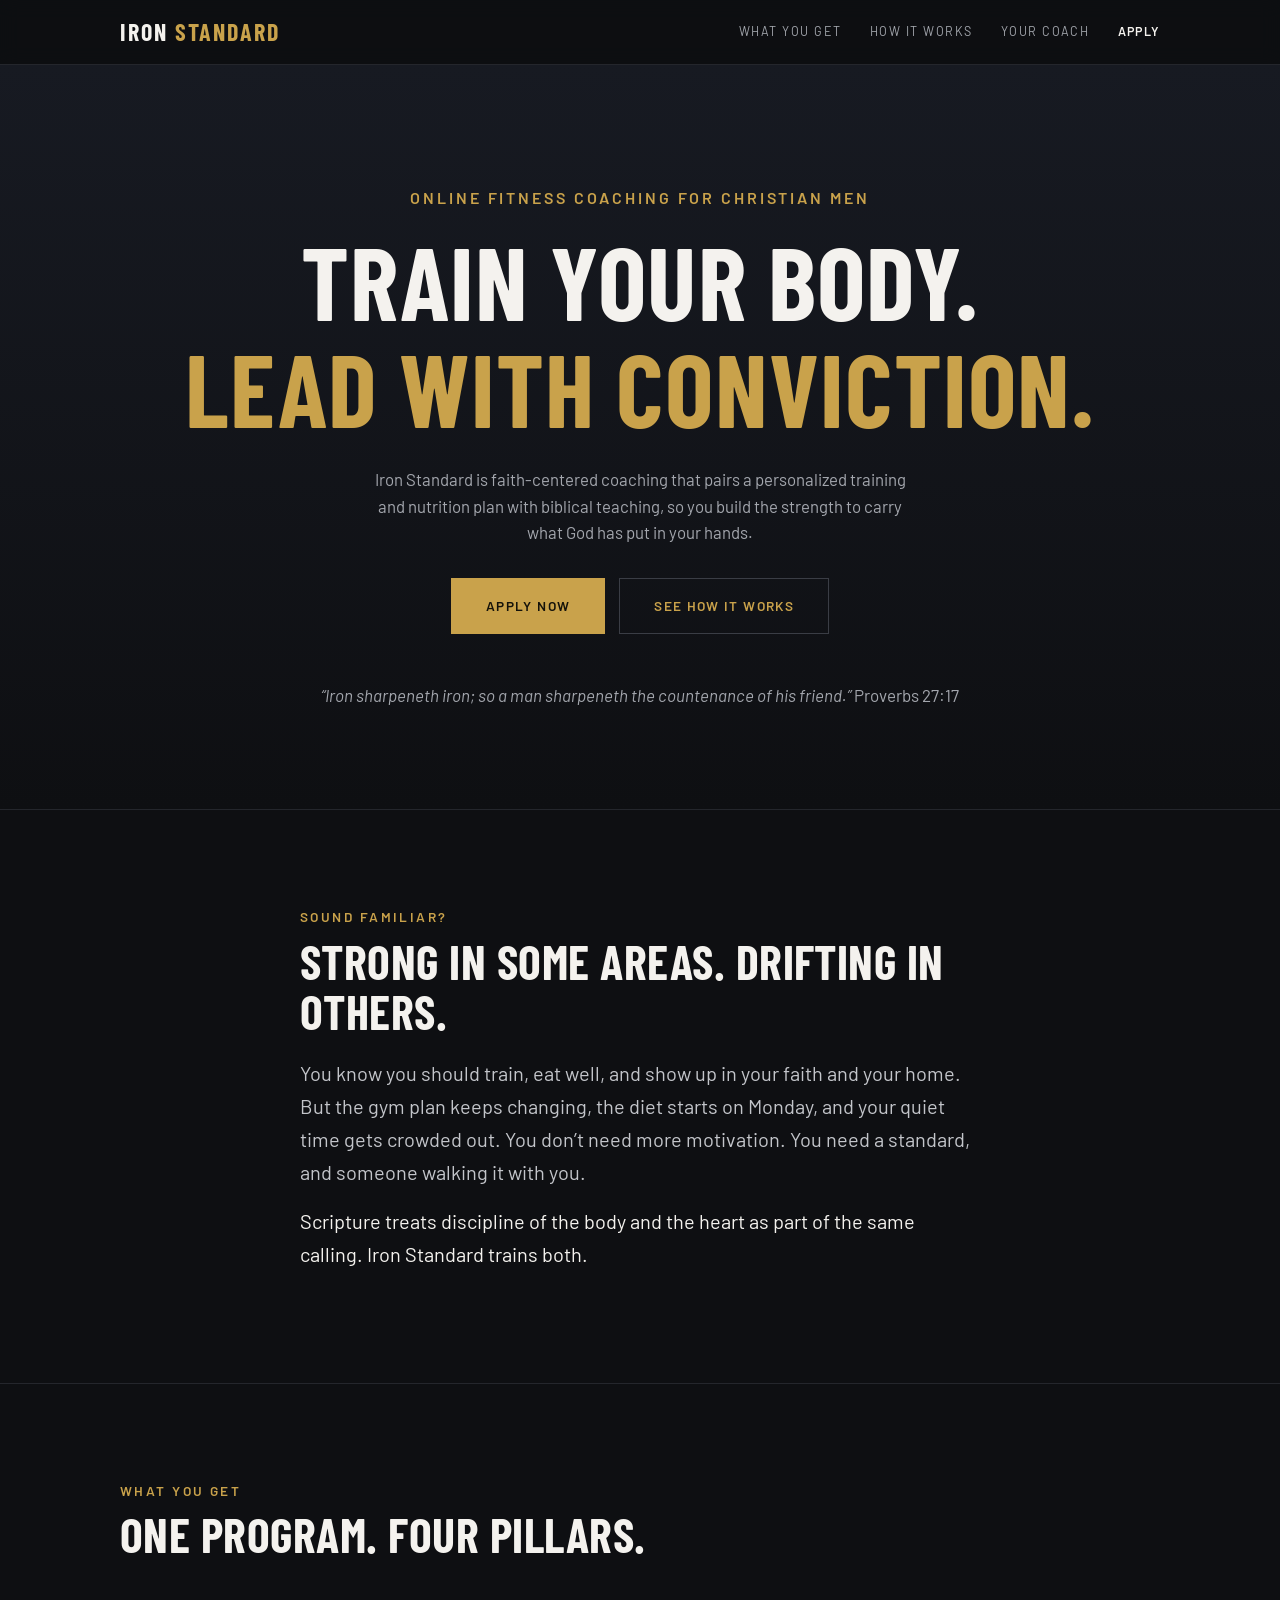
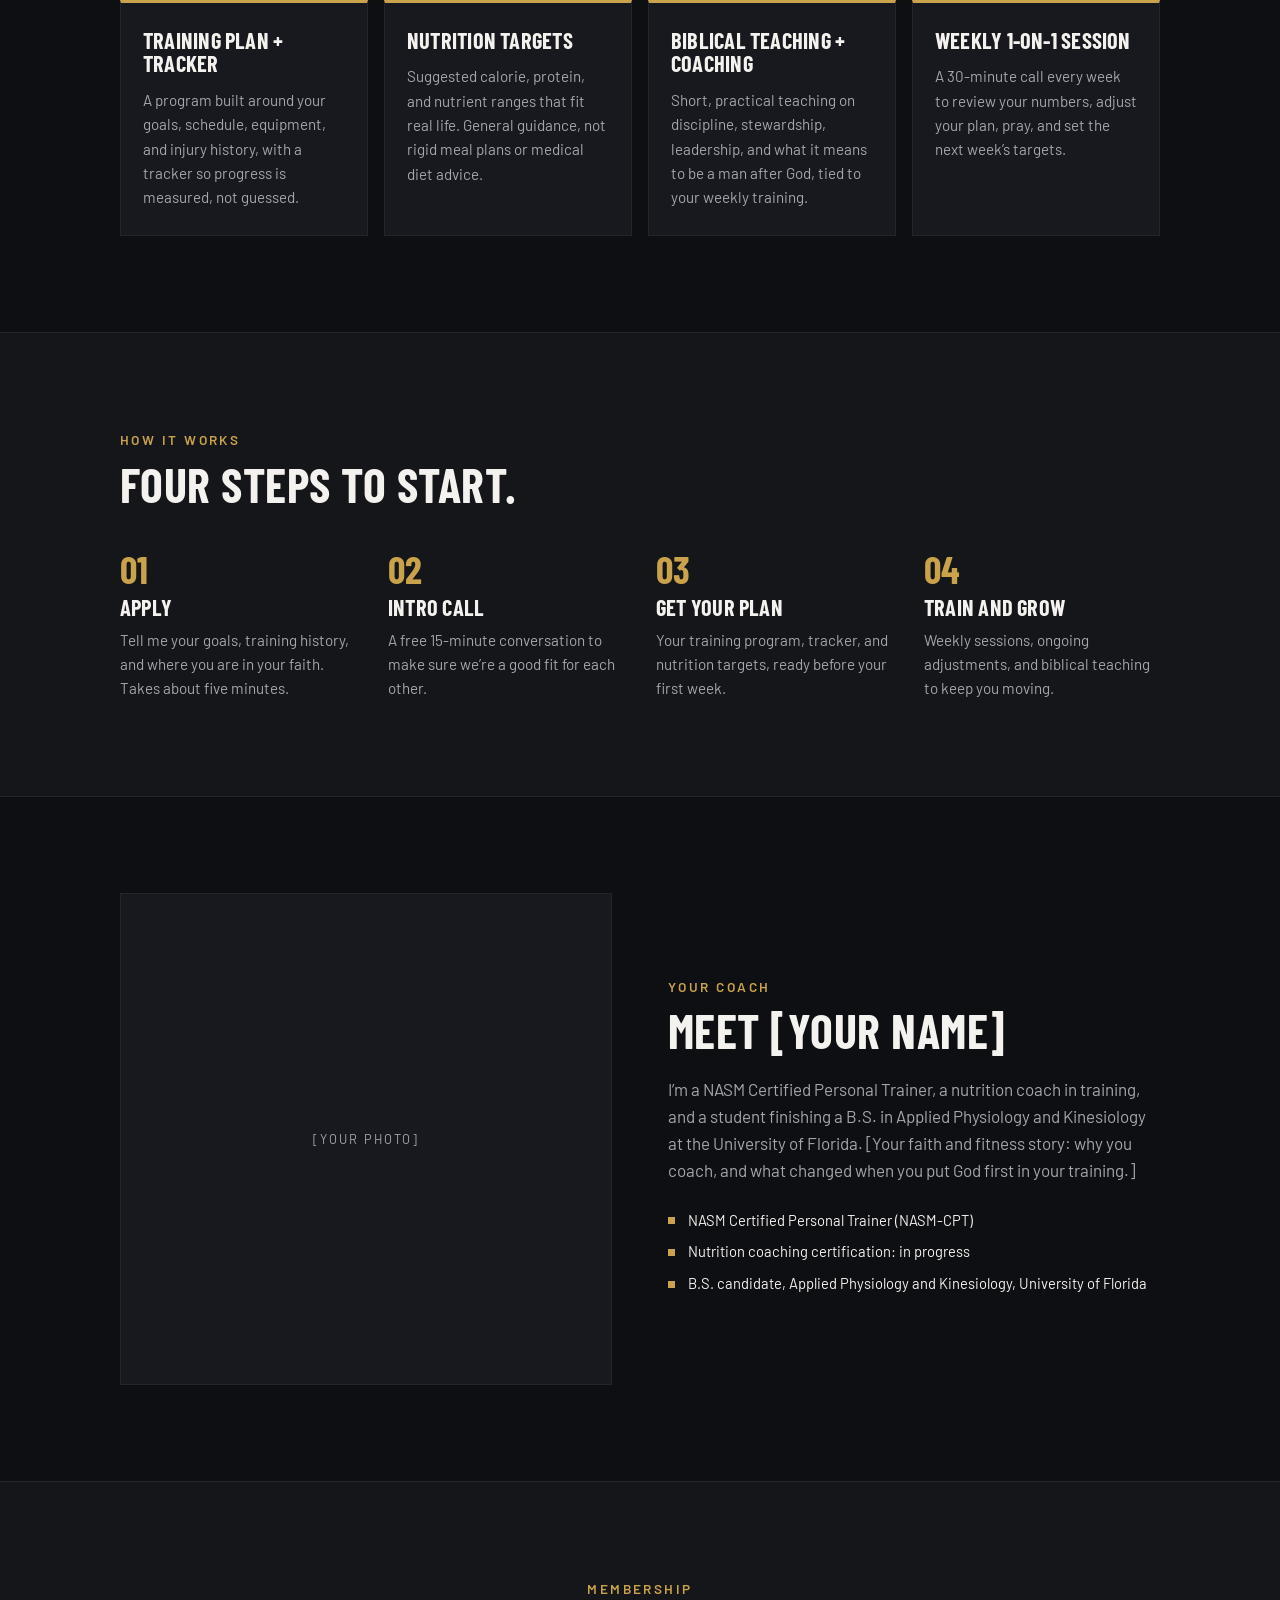
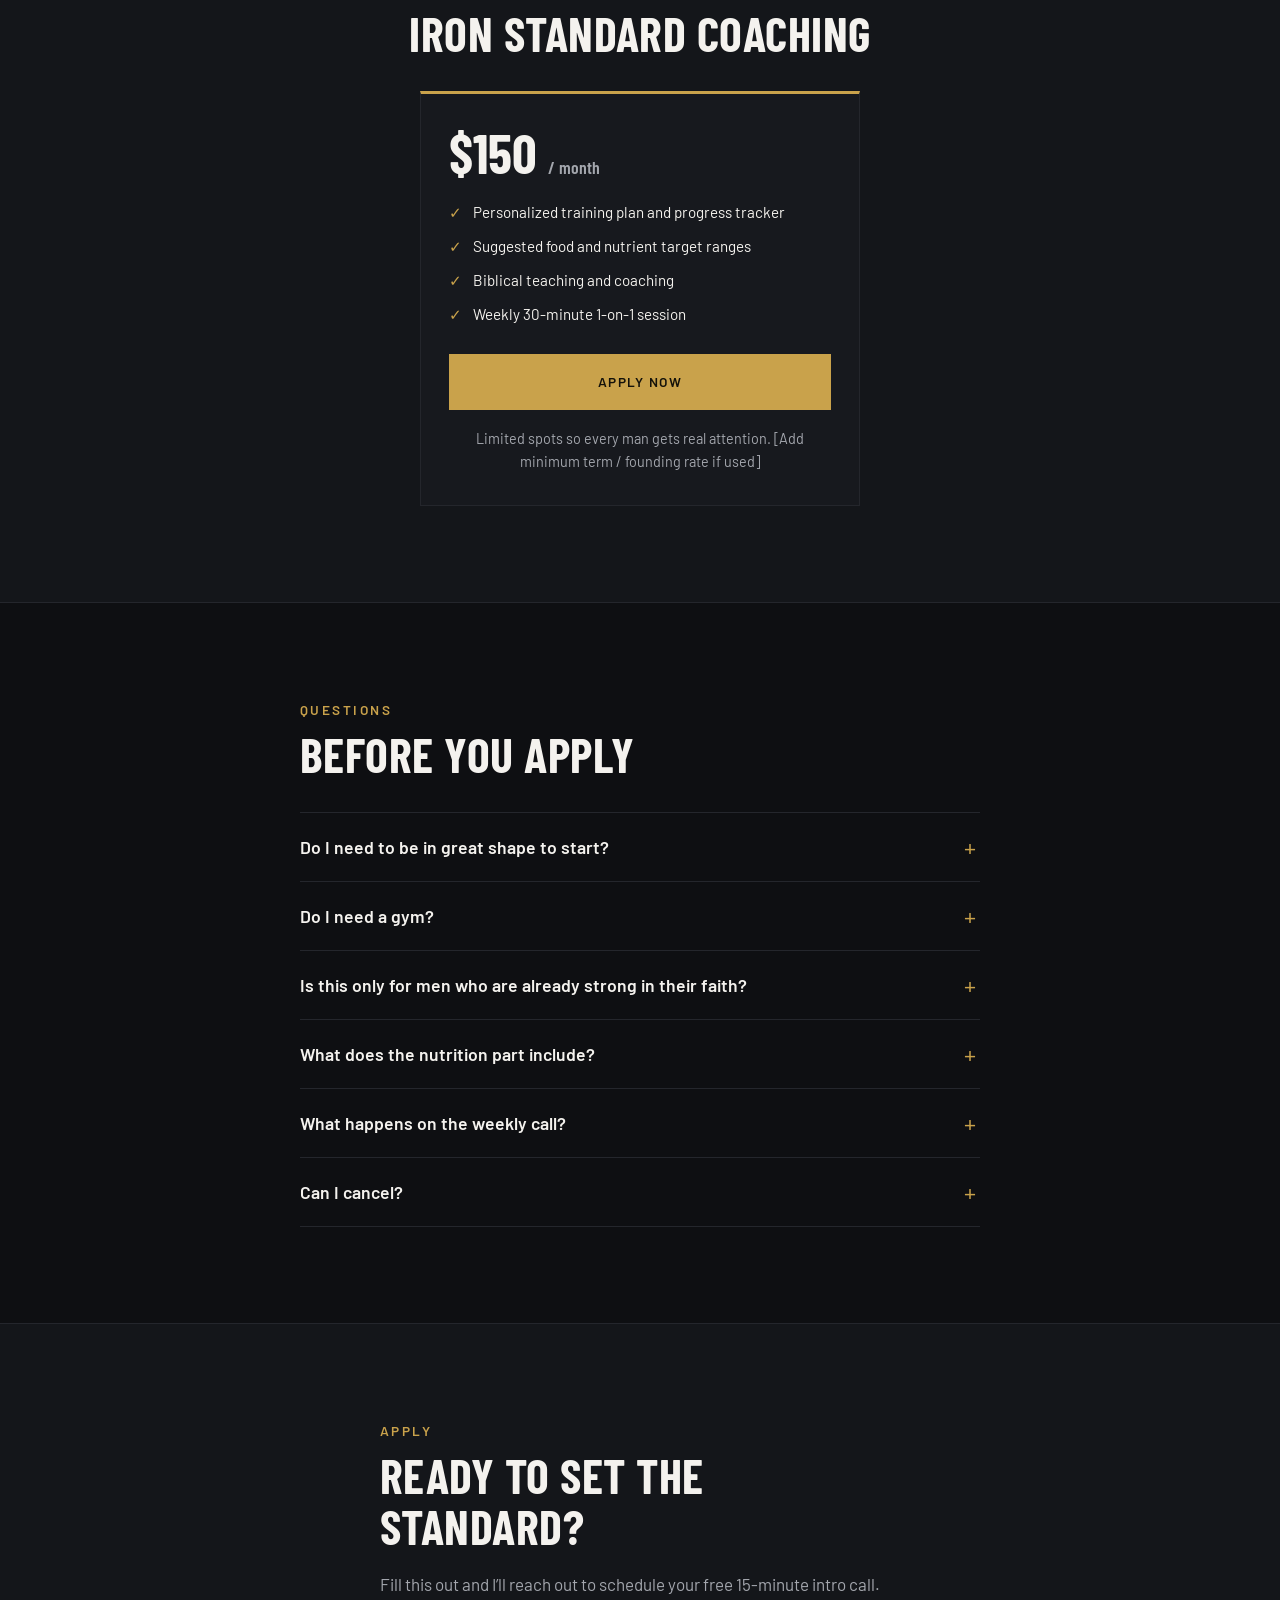
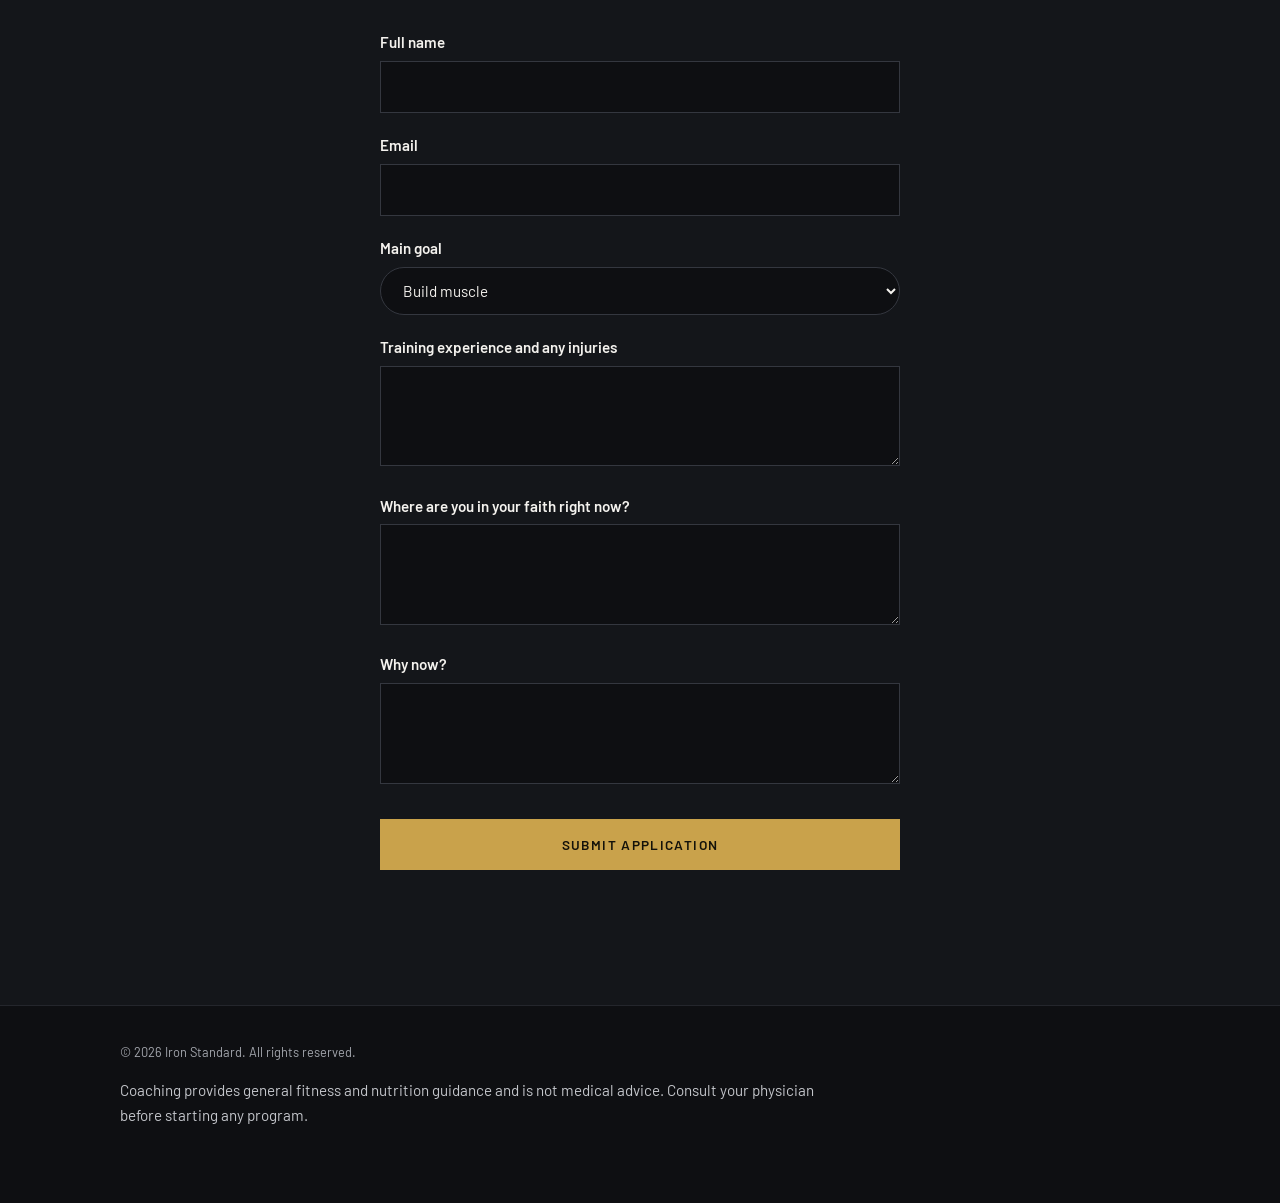
==== index.html @ d603af32 "Build Iron Standard landing page Co-Authored-By: Claude Sonnet 5.5 <noreply@anthropic.com>" ====
<!doctype html>
<html lang="en">
<head>
  <meta charset="utf-8">
  <meta name="viewport" content="width=device-width, initial-scale=1">
  <title>Iron Standard — Online Fitness Coaching for Christian Men</title>
  <meta name="description" content="Faith-centered online coaching: a personalized training and nutrition plan paired with biblical teaching. Train your body. Lead with conviction.">
  <meta name="theme-color" content="#0e0f12">
  <link rel="preconnect" href="https://fonts.googleapis.com">
  <link rel="preconnect" href="https://fonts.gstatic.com" crossorigin>
  <link href="https://fonts.googleapis.com/css2?family=Barlow+Condensed:wght@600;700&family=Barlow:ital,wght@0,400;0,500;0,600;1,400&display=swap" rel="stylesheet">
  <link rel="stylesheet" href="styles.css">
</head>
<body>
  <header class="nav" id="nav">
    <div class="wrap nav__inner">
      <a href="#top" class="logo">IRON <span>STANDARD</span></a>
      <button class="nav__toggle" aria-label="Menu" aria-expanded="false" aria-controls="navlinks"><span></span><span></span></button>
      <nav class="nav__links" id="navlinks">
        <a href="#what-you-get">What you get</a>
        <a href="#how-it-works">How it works</a>
        <a href="#coach">Your coach</a>
        <a href="#apply" class="nav__apply">Apply</a>
      </nav>
    </div>
  </header>

  <main id="top">
    <section class="hero">
      <div class="wrap hero__inner">
        <p class="eyebrow reveal">Online fitness coaching for Christian men</p>
        <h1 class="reveal">Train your body.<br><span class="gold">Lead with conviction.</span></h1>
        <p class="lead reveal">Iron Standard is faith-centered coaching that pairs a personalized training and nutrition plan with biblical teaching, so you build the strength to carry what God has put in your hands.</p>
        <div class="hero__cta reveal">
          <a href="#apply" class="btn btn--gold">Apply now</a>
          <a href="#how-it-works" class="btn btn--ghost">See how it works</a>
        </div>
        <p class="verse reveal">“Iron sharpeneth iron; so a man sharpeneth the countenance of his friend.” <span>Proverbs 27:17</span></p>
      </div>
    </section>

    <section class="section section--narrow">
      <div class="wrap wrap--narrow reveal">
        <p class="eyebrow">Sound familiar?</p>
        <h2>Strong in some areas. Drifting in others.</h2>
        <p class="body-lg">You know you should train, eat well, and show up in your faith and your home. But the gym plan keeps changing, the diet starts on Monday, and your quiet time gets crowded out. You don’t need more motivation. You need a standard, and someone walking it with you.</p>
        <p class="body-lg body-lg--bright">Scripture treats discipline of the body and the heart as part of the same calling. Iron Standard trains both.</p>
      </div>
    </section>

    <section class="section section--dark" id="what-you-get">
      <div class="wrap">
        <p class="eyebrow reveal">What you get</p>
        <h2 class="reveal">One program. Four pillars.</h2>
        <div class="cards">
          <article class="card reveal">
            <h3>Training plan + tracker</h3>
            <p>A program built around your goals, schedule, equipment, and injury history, with a tracker so progress is measured, not guessed.</p>
          </article>
          <article class="card reveal">
            <h3>Nutrition targets</h3>
            <p>Suggested calorie, protein, and nutrient ranges that fit real life. General guidance, not rigid meal plans or medical diet advice.</p>
          </article>
          <article class="card reveal">
            <h3>Biblical teaching + coaching</h3>
            <p>Short, practical teaching on discipline, stewardship, leadership, and what it means to be a man after God, tied to your weekly training.</p>
          </article>
          <article class="card reveal">
            <h3>Weekly 1-on-1 session</h3>
            <p>A 30-minute call every week to review your numbers, adjust your plan, pray, and set the next week’s targets.</p>
          </article>
        </div>
      </div>
    </section>

    <section class="section section--raised" id="how-it-works">
      <div class="wrap">
        <p class="eyebrow reveal">How it works</p>
        <h2 class="reveal">Four steps to start.</h2>
        <ol class="steps">
          <li class="reveal"><span class="steps__n">01</span><h3>Apply</h3><p>Tell me your goals, training history, and where you are in your faith. Takes about five minutes.</p></li>
          <li class="reveal"><span class="steps__n">02</span><h3>Intro call</h3><p>A free 15-minute conversation to make sure we’re a good fit for each other.</p></li>
          <li class="reveal"><span class="steps__n">03</span><h3>Get your plan</h3><p>Your training program, tracker, and nutrition targets, ready before your first week.</p></li>
          <li class="reveal"><span class="steps__n">04</span><h3>Train and grow</h3><p>Weekly sessions, ongoing adjustments, and biblical teaching to keep you moving.</p></li>
        </ol>
      </div>
    </section>

    <section class="section" id="coach">
      <div class="wrap coach">
        <div class="coach__photo reveal"><span>[Your photo]</span></div>
        <div class="coach__text reveal">
          <p class="eyebrow">Your coach</p>
          <h2>Meet [Your name]</h2>
          <p class="body-md">I’m a NASM Certified Personal Trainer, a nutrition coach in training, and a student finishing a B.S. in Applied Physiology and Kinesiology at the University of Florida. [Your faith and fitness story: why you coach, and what changed when you put God first in your training.]</p>
          <ul class="creds">
            <li>NASM Certified Personal Trainer (NASM-CPT)</li>
            <li>Nutrition coaching certification: in progress</li>
            <li>B.S. candidate, Applied Physiology and Kinesiology, University of Florida</li>
          </ul>
        </div>
      </div>
    </section>

    <section class="section section--raised">
      <div class="wrap wrap--center">
        <p class="eyebrow reveal">Membership</p>
        <h2 class="reveal">Iron Standard Coaching</h2>
        <div class="price reveal">
          <p class="price__amt">$150 <span>/ month</span></p>
          <ul class="price__list">
            <li>Personalized training plan and progress tracker</li>
            <li>Suggested food and nutrient target ranges</li>
            <li>Biblical teaching and coaching</li>
            <li>Weekly 30-minute 1-on-1 session</li>
          </ul>
          <a href="#apply" class="btn btn--gold btn--block">Apply now</a>
          <p class="price__note">Limited spots so every man gets real attention. [Add minimum term / founding rate if used]</p>
        </div>
      </div>
    </section>

    <section class="section section--narrow" id="faq">
      <div class="wrap wrap--narrow">
        <p class="eyebrow reveal">Questions</p>
        <h2 class="reveal">Before you apply</h2>
        <div class="faq reveal">
          <details>
            <summary>Do I need to be in great shape to start?</summary>
            <p>No. Every program is built around where you are today. If you can commit to showing up, we’ll scale the training to your level.</p>
          </details>
          <details>
            <summary>Do I need a gym?</summary>
            <p>Not necessarily. Tell me what equipment you have access to on your application and I’ll build the plan around it, whether that’s a full gym, a garage setup, or just dumbbells.</p>
          </details>
          <details>
            <summary>Is this only for men who are already strong in their faith?</summary>
            <p>No. Whether you’re rock solid, rusty, or just getting started, you’re welcome. The teaching meets you where you are.</p>
          </details>
          <details>
            <summary>What does the nutrition part include?</summary>
            <p>Suggested calorie, protein, and nutrient target ranges that fit your goals and your life. It’s general guidance, not rigid meal plans or medical diet advice.</p>
          </details>
          <details>
            <summary>What happens on the weekly call?</summary>
            <p>Thirty minutes to review your numbers, adjust your training and targets, pray together, and set the next week’s goals.</p>
          </details>
          <details>
            <summary>Can I cancel?</summary>
            <p>[Add your cancellation / minimum term policy here.]</p>
          </details>
        </div>
      </div>
    </section>

    <section class="section section--raised" id="apply">
      <div class="wrap wrap--form">
        <p class="eyebrow reveal">Apply</p>
        <h2 class="reveal">Ready to set the standard?</h2>
        <p class="body-md reveal">Fill this out and I’ll reach out to schedule your free 15-minute intro call.</p>
        <form class="form reveal" id="apply-form" novalidate>
          <label for="name">Full name</label>
          <input id="name" name="name" type="text" autocomplete="name" required>

          <label for="email">Email</label>
          <input id="email" name="email" type="email" autocomplete="email" required>

          <label for="goal">Main goal</label>
          <select id="goal" name="goal">
            <option>Build muscle</option>
            <option>Lose fat</option>
            <option>Get stronger</option>
            <option>Build consistency and discipline</option>
            <option>Other</option>
          </select>

          <label for="experience">Training experience and any injuries</label>
          <textarea id="experience" name="experience" rows="3" required></textarea>

          <label for="faith">Where are you in your faith right now?</label>
          <textarea id="faith" name="faith" rows="3" required></textarea>

          <label for="why">Why now?</label>
          <textarea id="why" name="why" rows="3" required></textarea>

          <input type="text" name="_gotcha" tabindex="-1" autocomplete="off" class="hp" aria-hidden="true">
          <button type="submit" class="btn btn--gold btn--block">Submit application</button>
          <p class="form__status" id="form-status" role="status" aria-live="polite"></p>
        </form>
      </div>
    </section>
  </main>

  <footer class="footer">
    <div class="wrap">
      <p class="footer__copy">© <span id="year">2026</span> Iron Standard. All rights reserved.</p>
      <p class="footer__disc">Coaching provides general fitness and nutrition guidance and is not medical advice. Consult your physician before starting any program.</p>
    </div>
  </footer>

  <script src="script.js"></script>
</body>
</html>
---- styles.css ----
:root {
  --bg: #0e0f12;
  --bg-raised: #14161a;
  --bg-card: #17191e;
  --line: #24262c;
  --gold: #c9a24b;
  --gold-hi: #dcb85e;
  --text: #f4f2ee;
  --muted: #a3a6ad;
  --display: "Barlow Condensed", "Arial Narrow", sans-serif;
  --body: "Barlow", system-ui, sans-serif;
}

*, *::before, *::after { box-sizing: border-box; }
html { scroll-behavior: smooth; scroll-padding-top: 72px; }
body {
  margin: 0;
  background: var(--bg);
  color: var(--text);
  font-family: var(--body);
  font-size: 17px;
  line-height: 1.6;
  -webkit-font-smoothing: antialiased;
}
h1, h2, h3 { font-family: var(--display); text-transform: uppercase; line-height: 1.05; margin: 0; letter-spacing: .01em; }
h2 { font-size: clamp(2rem, 4.5vw, 3rem); margin-bottom: 1.25rem; }
p { margin: 0 0 1rem; }
a { color: inherit; text-decoration: none; }
.gold { color: var(--gold); }

.wrap { width: min(1040px, 100% - 40px); margin-inline: auto; }
.wrap--narrow { width: min(680px, 100% - 40px); }
.wrap--form { width: min(520px, 100% - 40px); }
.wrap--center { text-align: center; }

.eyebrow {
  color: var(--gold);
  font-weight: 600;
  letter-spacing: .18em;
  text-transform: uppercase;
  font-size: .85rem;
  margin-bottom: .5rem;
}

/* Nav */
.nav {
  position: sticky; top: 0; z-index: 50;
  background: rgba(14,15,18,.85);
  backdrop-filter: blur(10px);
  border-bottom: 1px solid var(--line);
}
.nav__inner { display: flex; align-items: center; justify-content: space-between; height: 64px; }
.logo { font-family: var(--display); font-weight: 700; font-size: 1.5rem; letter-spacing: .08em; }
.logo span { color: var(--gold); }
.nav__links { display: flex; gap: 28px; }
.nav__links a {
  font-size: .78rem; letter-spacing: .12em; text-transform: uppercase; color: var(--muted);
  transition: color .2s;
}
.nav__links a:hover, .nav__links a.active { color: var(--text); }
.nav__links .nav__apply { color: var(--gold); font-weight: 600; }
.nav__toggle { display: none; background: none; border: 0; padding: 10px; cursor: pointer; }
.nav__toggle span { display: block; width: 22px; height: 2px; background: var(--text); margin: 5px 0; transition: transform .25s; }

/* Hero */
.hero {
  background: linear-gradient(180deg, #171a22 0%, var(--bg) 100%);
  text-align: center;
  padding: clamp(64px, 11vw, 120px) 0 clamp(64px, 9vw, 100px);
  border-bottom: 1px solid var(--line);
}
.hero h1 { font-size: clamp(3rem, 9.5vw, 6.4rem); font-weight: 700; margin-bottom: 1.5rem; }
.hero .eyebrow { font-size: clamp(.8rem, 2vw, 1rem); margin-bottom: 1rem; }
.lead { max-width: 560px; margin: 0 auto 2rem; color: var(--muted); font-size: 1.05rem; }
.hero__cta { display: flex; gap: 14px; justify-content: center; flex-wrap: wrap; margin-bottom: 3rem; }
.verse { font-style: italic; color: var(--muted); margin: 0; }
.verse span { font-style: normal; }

/* Buttons */
.btn {
  display: inline-block; cursor: pointer;
  font-family: var(--body); font-weight: 600; font-size: .85rem;
  letter-spacing: .1em; text-transform: uppercase;
  padding: 16px 34px; border: 1px solid transparent;
  transition: background .2s, transform .15s, border-color .2s, color .2s;
}
.btn:hover { transform: translateY(-2px); }
.btn--gold { background: var(--gold); color: #14120a; }
.btn--gold:hover { background: var(--gold-hi); }
.btn--ghost { border-color: #3a3d45; color: var(--gold); }
.btn--ghost:hover { border-color: var(--gold); }
.btn--block { display: block; width: 100%; text-align: center; }
.btn:disabled { opacity: .6; cursor: wait; transform: none; }

/* Sections */
.section { padding: clamp(56px, 8vw, 96px) 0; border-bottom: 1px solid var(--line); }
.section--dark { background: var(--bg); }
.section--raised { background: var(--bg-raised); }
.body-lg { font-size: 1.25rem; color: #c3c5ca; line-height: 1.65; }
.body-lg--bright { color: var(--text); }
.body-md { color: var(--muted); }

/* Cards */
.cards { display: grid; grid-template-columns: repeat(auto-fit, minmax(210px, 1fr)); gap: 16px; margin-top: 2.5rem; }
.card {
  background: var(--bg-card); border: 1px solid var(--line); border-top: 3px solid var(--gold);
  padding: 26px 22px; transition: transform .25s, border-color .25s, box-shadow .25s;
}
.card:hover { transform: translateY(-5px); border-color: #3a3d45; border-top-color: var(--gold-hi); box-shadow: 0 14px 30px rgba(0,0,0,.4); }
.card h3 { font-size: 1.4rem; margin-bottom: .75rem; }
.card p { color: var(--muted); font-size: .95rem; margin: 0; }

/* Steps */
.steps { list-style: none; padding: 0; margin: 2.5rem 0 0; display: grid; grid-template-columns: repeat(auto-fit, minmax(200px, 1fr)); gap: 32px; }
.steps__n { font-family: var(--display); font-weight: 700; font-size: 2.4rem; color: var(--gold); line-height: 1; display: block; margin-bottom: .5rem; }
.steps h3 { font-size: 1.4rem; margin-bottom: .5rem; }
.steps p { color: var(--muted); font-size: .95rem; margin: 0; }

/* Coach */
.coach { display: grid; grid-template-columns: 1fr 1fr; gap: clamp(28px, 5vw, 56px); align-items: center; }
.coach__photo {
  aspect-ratio: 1 / 1; background: var(--bg-card); border: 1px solid var(--line);
  display: grid; place-items: center; color: var(--muted); letter-spacing: .15em; text-transform: uppercase; font-size: .8rem;
  overflow: hidden;
}
.coach__photo img { width: 100%; height: 100%; object-fit: cover; }
.creds { list-style: none; padding: 0; margin: 1.5rem 0 0; font-size: .92rem; }
.creds li { position: relative; padding-left: 20px; margin-bottom: .5rem; }
.creds li::before { content: ""; position: absolute; left: 0; top: .6em; width: 7px; height: 7px; background: var(--gold); }

/* Price */
.price {
  max-width: 440px; margin: 2rem auto 0; text-align: left;
  background: var(--bg-card); border: 1px solid var(--line); border-top: 3px solid var(--gold);
  padding: 32px 28px;
}
.price__amt { font-family: var(--display); font-weight: 700; font-size: 3.4rem; line-height: 1; margin-bottom: 1.25rem; }
.price__amt span { font-size: 1.1rem; color: var(--muted); font-weight: 600; }
.price__list { list-style: none; padding: 0; margin: 0 0 1.75rem; font-size: .95rem; }
.price__list li { padding-left: 24px; position: relative; margin-bottom: .6rem; }
.price__list li::before { content: "✓"; position: absolute; left: 0; color: var(--gold); }
.price__note { color: var(--muted); font-size: .9rem; text-align: center; margin: 1.1rem 0 0; }

/* FAQ */
.faq { margin-top: 2rem; border-top: 1px solid var(--line); }
.faq details { border-bottom: 1px solid var(--line); }
.faq summary {
  list-style: none; cursor: pointer; padding: 20px 36px 20px 0; position: relative;
  font-weight: 600; font-size: 1.1rem; transition: color .2s;
}
.faq summary::-webkit-details-marker { display: none; }
.faq summary:hover { color: var(--gold); }
.faq summary::after {
  content: "+"; position: absolute; right: 4px; top: 50%; transform: translateY(-50%);
  color: var(--gold); font-size: 1.5rem; font-weight: 400; transition: transform .25s;
}
.faq details[open] summary::after { transform: translateY(-50%) rotate(45deg); }
.faq details p { color: var(--muted); padding: 0 36px 20px 0; margin: 0; }

/* Form */
.form { margin-top: 2rem; }
.form label { display: block; font-weight: 600; font-size: .95rem; margin: 1.25rem 0 .4rem; }
.form input, .form select, .form textarea {
  width: 100%; background: var(--bg); color: var(--text);
  border: 1px solid #34373f; padding: 13px 14px; font: inherit; font-size: .95rem;
  transition: border-color .2s, box-shadow .2s;
}
.form select { border-radius: 999px; padding-inline: 18px; }
.form textarea { resize: vertical; min-height: 88px; }
.form input:focus, .form select:focus, .form textarea:focus { outline: none; border-color: var(--gold); box-shadow: 0 0 0 3px rgba(201,162,75,.18); }
.form .invalid { border-color: #d0594f; }
.form .btn { margin-top: 1.75rem; }
.form__status { margin: 1rem 0 0; text-align: center; font-size: .95rem; min-height: 1.5em; }
.form__status.ok { color: var(--gold); }
.form__status.err { color: #e27d74; }
.hp { position: absolute; left: -9999px; width: 1px; height: 1px; opacity: 0; }

/* Footer */
.footer { padding: 36px 0 60px; }
.footer__copy { font-size: .8rem; color: var(--muted); }
.footer__disc { color: #c3c5ca; font-size: .95rem; max-width: 720px; }

/* Reveal on scroll */
.js .reveal { opacity: 0; transform: translateY(22px); transition: opacity .7s ease, transform .7s ease; }
.js .reveal.in { opacity: 1; transform: none; }
@media (prefers-reduced-motion: reduce) {
  html { scroll-behavior: auto; }
  .js .reveal { opacity: 1; transform: none; transition: none; }
  .btn:hover, .card:hover { transform: none; }
}

/* Mobile */
@media (max-width: 760px) {
  .nav__toggle { display: block; }
  .nav__links {
    position: absolute; top: 64px; left: 0; right: 0; flex-direction: column; gap: 0;
    background: var(--bg); border-bottom: 1px solid var(--line);
    max-height: 0; overflow: hidden; transition: max-height .3s;
  }
  .nav__links.open { max-height: 320px; }
  .nav__links a { padding: 16px 20px; border-top: 1px solid var(--line); }
  .nav__toggle[aria-expanded="true"] span:first-child { transform: translateY(3.5px) rotate(45deg); }
  .nav__toggle[aria-expanded="true"] span:last-child { transform: translateY(-3.5px) rotate(-45deg); }
  .coach { grid-template-columns: 1fr; }
  .body-lg { font-size: 1.1rem; }
}
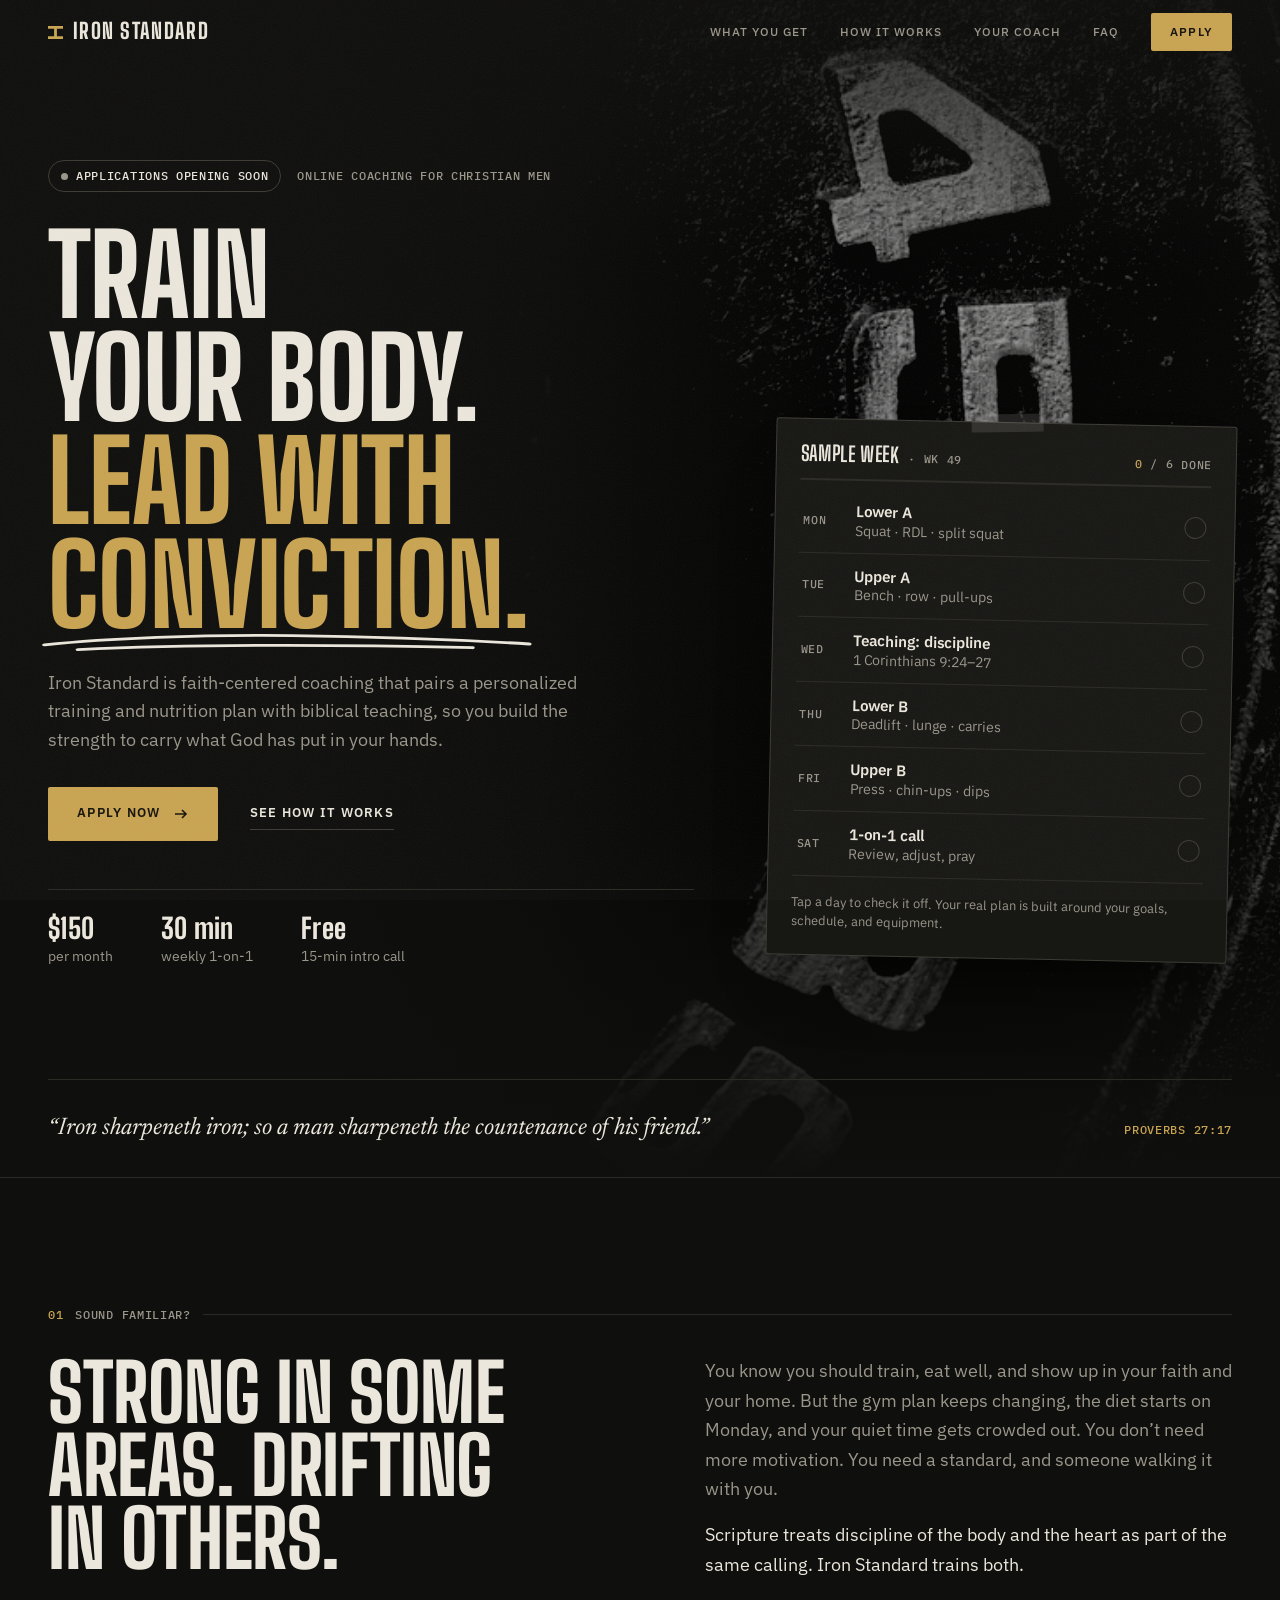
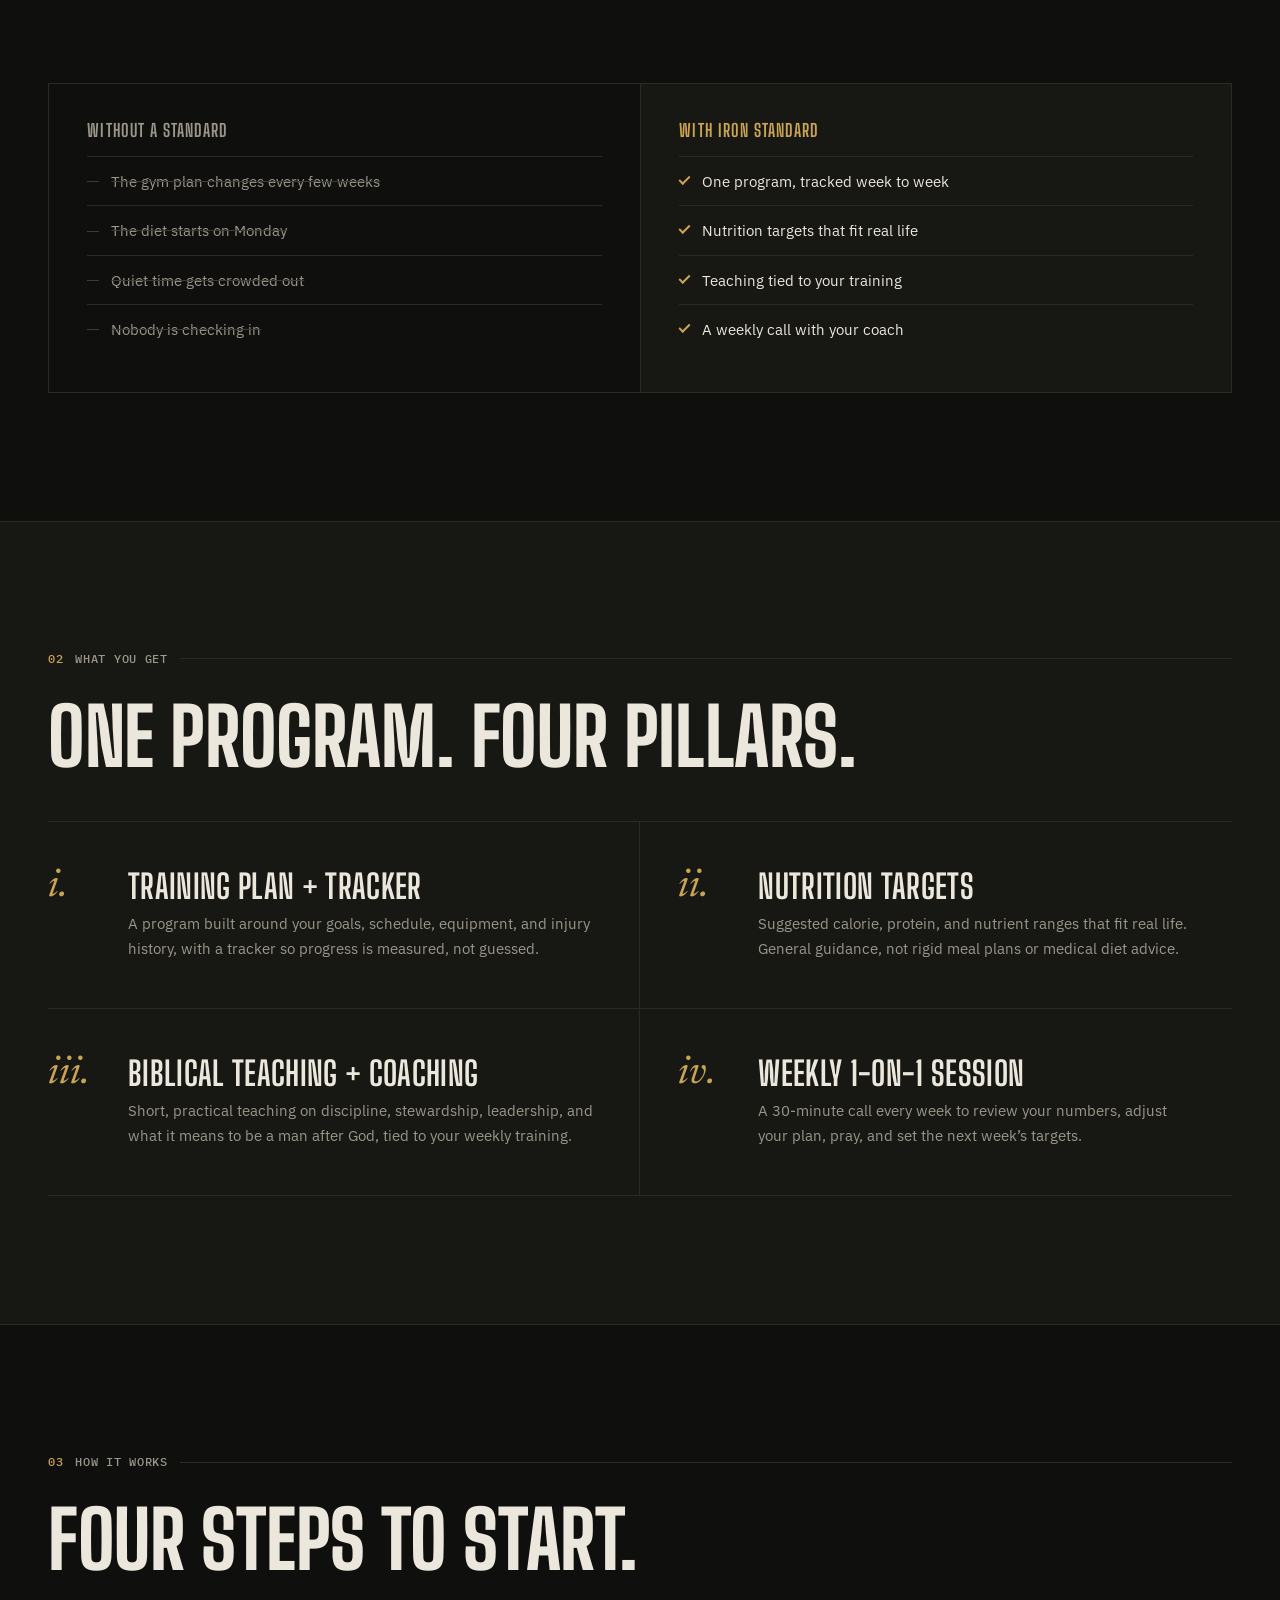
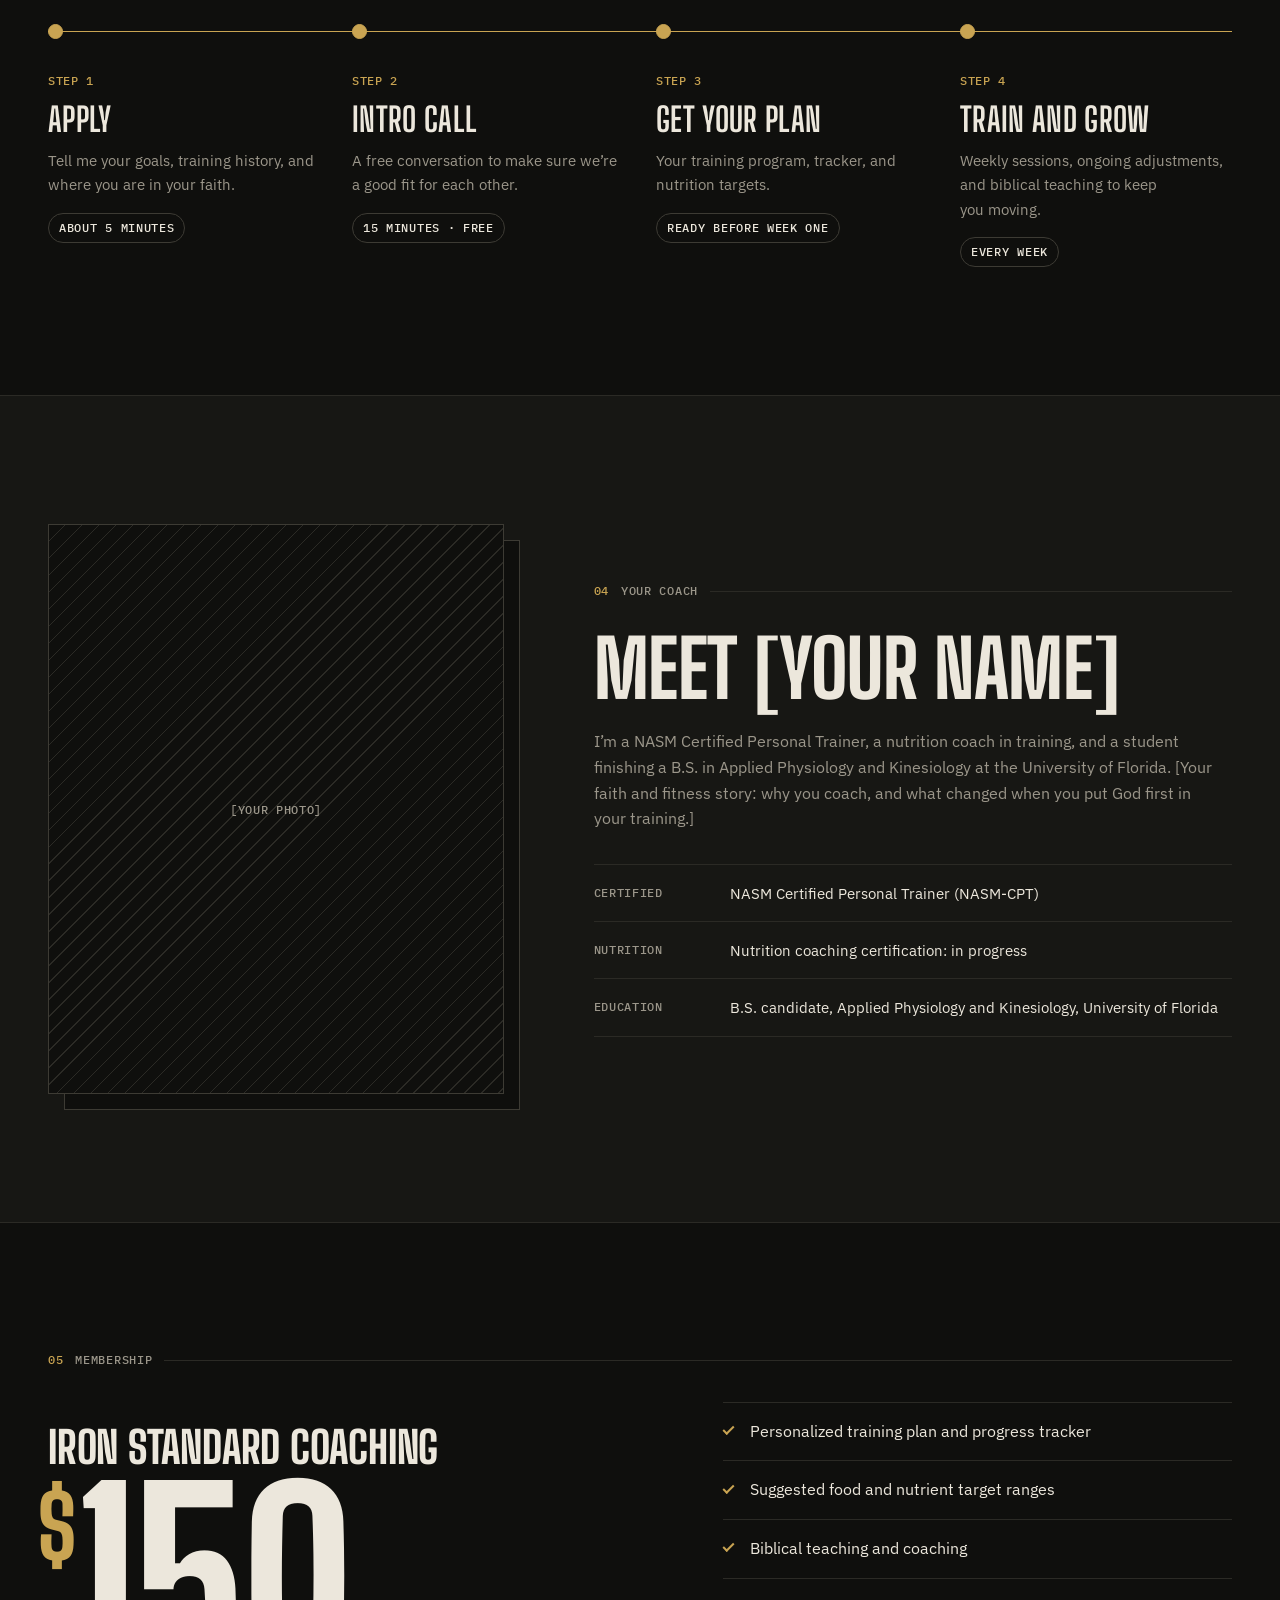
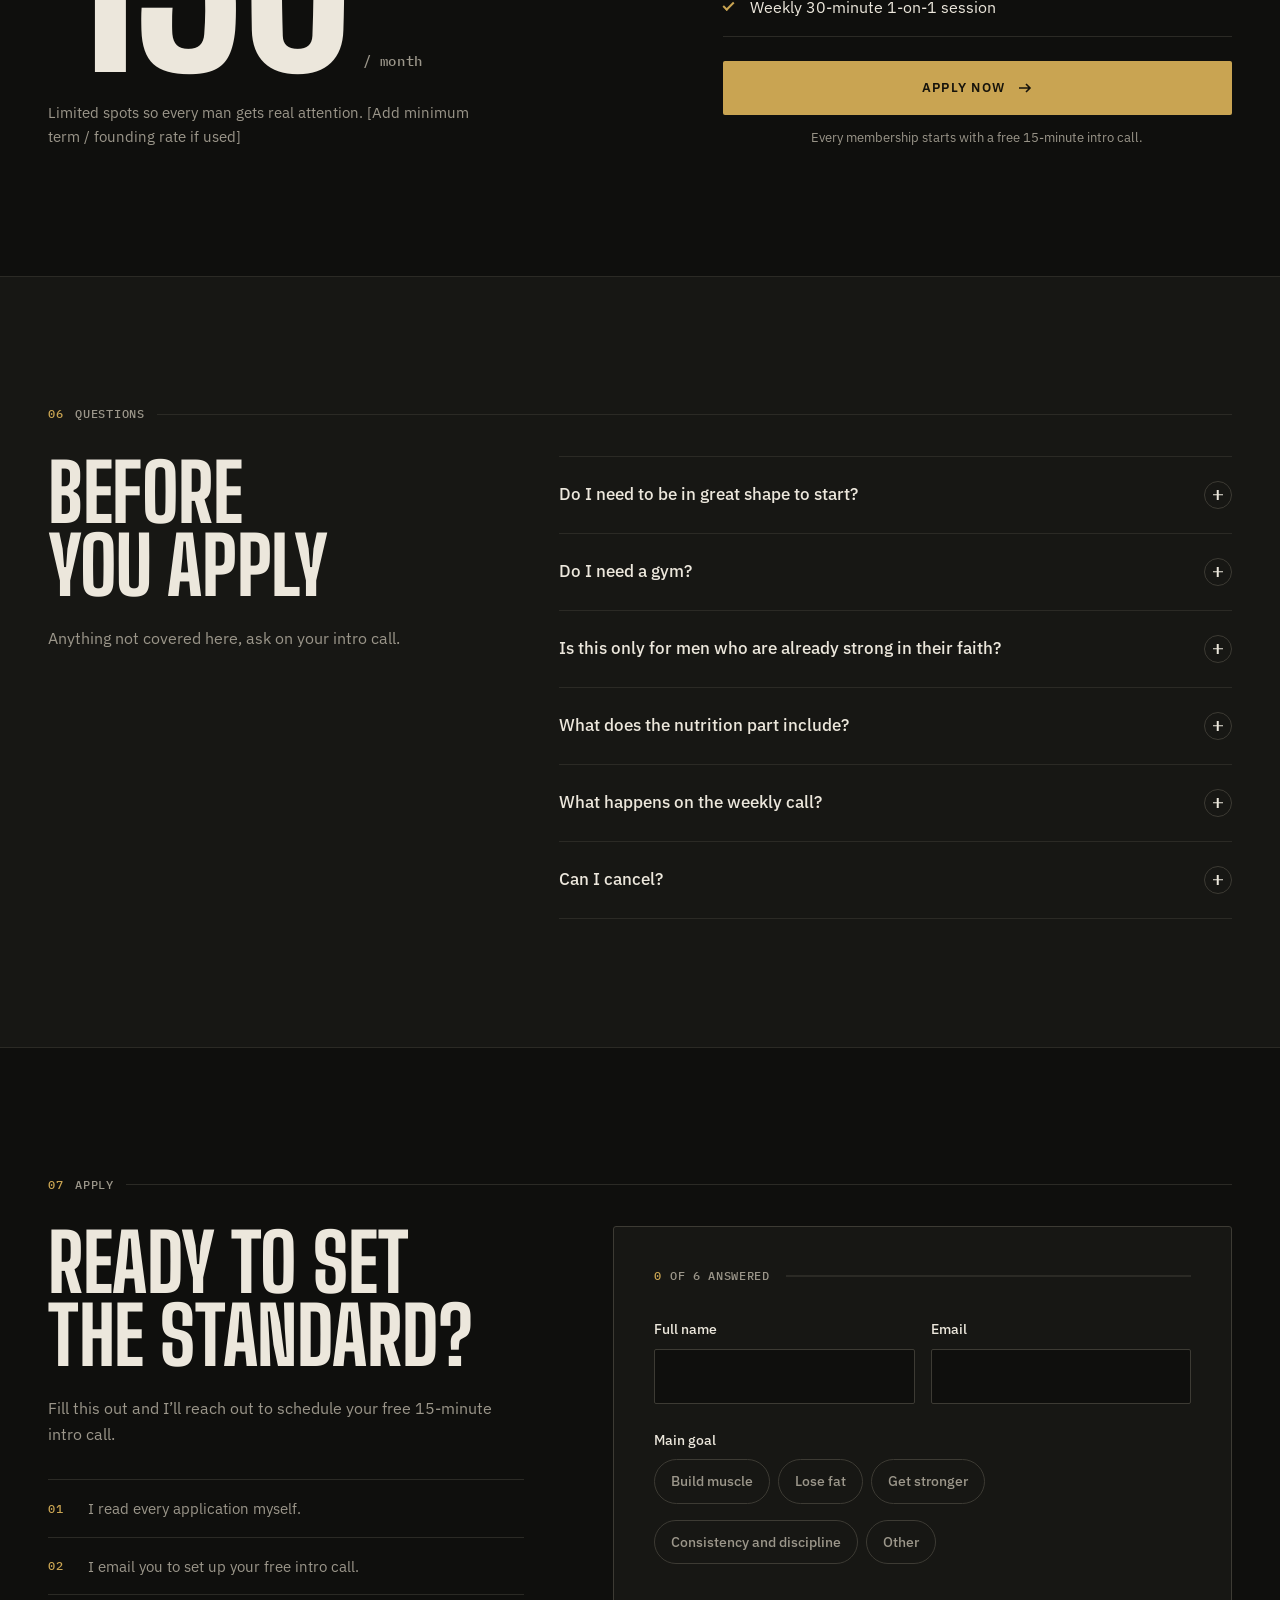
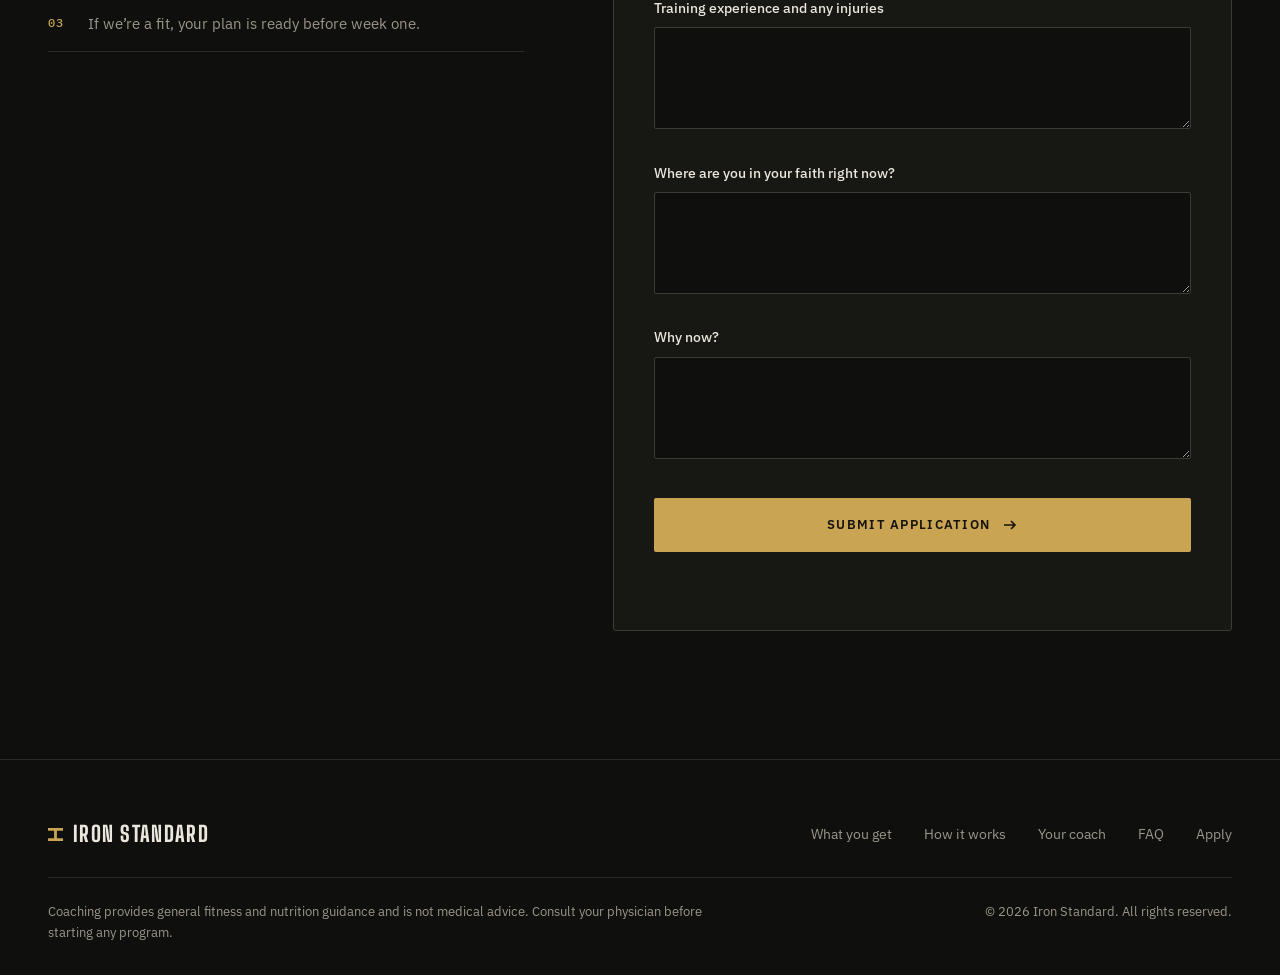
==== commit 7c49e272: "Redesign landing page as "training log" with 45 lb plate hero - New type system (Big Shoulders Displ" ====
--- a/index.html
+++ b/index.html
@@ -2,201 +2,348 @@
 <html lang="en">
 <head>
   <meta charset="utf-8">
-  <meta name="viewport" content="width=device-width, initial-scale=1">
+  <meta name="viewport" content="width=device-width, initial-scale=1, viewport-fit=cover">
   <title>Iron Standard — Online Fitness Coaching for Christian Men</title>
   <meta name="description" content="Faith-centered online coaching: a personalized training and nutrition plan paired with biblical teaching. Train your body. Lead with conviction.">
-  <meta name="theme-color" content="#0e0f12">
+  <meta name="theme-color" content="#0f0f0d">
+  <link rel="canonical" href="https://ironstandard.men/">
+  <meta property="og:type" content="website">
+  <meta property="og:url" content="https://ironstandard.men/">
+  <meta property="og:title" content="Iron Standard — Train your body. Lead with conviction.">
+  <meta property="og:description" content="Faith-centered online coaching for Christian men: a personalized training and nutrition plan, biblical teaching, and a weekly 1-on-1 call.">
+  <meta property="og:image" content="https://ironstandard.men/og.png">
+  <meta property="og:image:width" content="1200">
+  <meta property="og:image:height" content="630">
+  <meta name="twitter:card" content="summary_large_image">
+  <link rel="icon" href="data:image/svg+xml,%3Csvg xmlns='http://www.w3.org/2000/svg' viewBox='0 0 32 32'%3E%3Crect width='32' height='32' rx='6' fill='%230f0f0d'/%3E%3Cpath fill='%23c9a452' d='M6 7h20v4H6zM14 7h4v18h-4zM6 21h20v4H6z'/%3E%3C/svg%3E">
   <link rel="preconnect" href="https://fonts.googleapis.com">
   <link rel="preconnect" href="https://fonts.gstatic.com" crossorigin>
-  <link href="https://fonts.googleapis.com/css2?family=Barlow+Condensed:wght@600;700&family=Barlow:ital,wght@0,400;0,500;0,600;1,400&display=swap" rel="stylesheet">
+  <link href="https://fonts.googleapis.com/css2?family=Big+Shoulders+Display:wght@700;800&family=IBM+Plex+Mono:wght@500&family=IBM+Plex+Sans:wght@400;500;600&family=Newsreader:ital,opsz,wght@1,6..72,400&display=swap" rel="stylesheet">
   <link rel="stylesheet" href="styles.css">
 </head>
 <body>
   <header class="nav" id="nav">
     <div class="wrap nav__inner">
-      <a href="#top" class="logo">IRON <span>STANDARD</span></a>
-      <button class="nav__toggle" aria-label="Menu" aria-expanded="false" aria-controls="navlinks"><span></span><span></span></button>
-      <nav class="nav__links" id="navlinks">
+      <a href="#top" class="logo" aria-label="Iron Standard, back to top">
+        <svg class="logo__mark" viewBox="0 0 16 16" aria-hidden="true"><path d="M0 1h16v3H0zM6.5 1h3v14h-3zM0 12h16v3H0z"/></svg>
+        Iron Standard
+      </a>
+      <nav class="nav__links" id="navlinks" aria-label="Primary">
         <a href="#what-you-get">What you get</a>
         <a href="#how-it-works">How it works</a>
         <a href="#coach">Your coach</a>
-        <a href="#apply" class="nav__apply">Apply</a>
+        <a href="#faq">FAQ</a>
+        <a href="#apply" class="btn btn--accent btn--sm nav__apply">Apply</a>
+        <p class="nav__meta">$150 / month · Free 15-minute intro call</p>
       </nav>
+      <button class="nav__toggle" type="button" aria-label="Open menu" aria-expanded="false" aria-controls="navlinks"><span></span><span></span></button>
     </div>
+    <div class="nav__progress" aria-hidden="true"></div>
   </header>
 
-  <main id="top">
-    <section class="hero">
-      <div class="wrap hero__inner">
-        <p class="eyebrow reveal">Online fitness coaching for Christian men</p>
-        <h1 class="reveal">Train your body.<br><span class="gold">Lead with conviction.</span></h1>
-        <p class="lead reveal">Iron Standard is faith-centered coaching that pairs a personalized training and nutrition plan with biblical teaching, so you build the strength to carry what God has put in your hands.</p>
-        <div class="hero__cta reveal">
-          <a href="#apply" class="btn btn--gold">Apply now</a>
-          <a href="#how-it-works" class="btn btn--ghost">See how it works</a>
-        </div>
-        <p class="verse reveal">“Iron sharpeneth iron; so a man sharpeneth the countenance of his friend.” <span>Proverbs 27:17</span></p>
-      </div>
-    </section>
-
-    <section class="section section--narrow">
-      <div class="wrap wrap--narrow reveal">
-        <p class="eyebrow">Sound familiar?</p>
-        <h2>Strong in some areas. Drifting in others.</h2>
-        <p class="body-lg">You know you should train, eat well, and show up in your faith and your home. But the gym plan keeps changing, the diet starts on Monday, and your quiet time gets crowded out. You don’t need more motivation. You need a standard, and someone walking it with you.</p>
-        <p class="body-lg body-lg--bright">Scripture treats discipline of the body and the heart as part of the same calling. Iron Standard trains both.</p>
-      </div>
-    </section>
-
-    <section class="section section--dark" id="what-you-get">
-      <div class="wrap">
-        <p class="eyebrow reveal">What you get</p>
-        <h2 class="reveal">One program. Four pillars.</h2>
-        <div class="cards">
-          <article class="card reveal">
+  <main>
+    <section class="hero" id="top">
+      <!-- Photo: Nathan Mullet on Unsplash (unsplash.com/photos/l_BP6X0EgE8), Unsplash License -->
+      <div class="hero__bg" aria-hidden="true">
+        <img src="img/plate-2000.webp" srcset="img/plate-1000.webp 1000w, img/plate-2000.webp 2000w" sizes="(max-width: 1024px) 100vw, 75vw" width="2000" height="1333" alt="" fetchpriority="high" decoding="async">
+      </div>
+      <div class="wrap hero__grid">
+        <div class="hero__copy">
+          <p class="hero__kicker reveal">
+            <span class="status" id="status"><span class="status__dot"></span><span id="status-text">Applications opening soon</span></span>
+            Online coaching for Christian men
+          </p>
+          <h1 class="reveal" style="--d:.06s"><span>Train your body.</span> <span class="accent">Lead with <span class="scribble">conviction.<svg viewBox="0 0 300 24" preserveAspectRatio="none" aria-hidden="true"><path d="M4 16c38-7 92-11 148-10 52 1 96 4 142 9M24 21c60-5 140-6 236-2"/></svg></span></span></h1>
+          <p class="lead reveal" style="--d:.12s">Iron Standard is faith-centered coaching that pairs a personalized training and nutrition plan with biblical teaching, so you build the strength to carry what God has put in your hands.</p>
+          <div class="hero__cta reveal" style="--d:.18s">
+            <a href="#apply" class="btn btn--accent">Apply now <svg viewBox="0 0 16 16" aria-hidden="true"><path d="M2 8h11M9 4l4 4-4 4"/></svg></a>
+            <a href="#how-it-works" class="link-arrow">See how it works</a>
+          </div>
+          <ul class="hero__facts reveal" style="--d:.24s">
+            <li><strong>$150</strong>per month</li>
+            <li><strong>30 min</strong>weekly 1-on-1</li>
+            <li><strong>Free</strong>15-min intro call</li>
+          </ul>
+        </div>
+
+        <aside class="week reveal" id="week" style="--d:.3s" aria-label="Sample training week">
+          <div class="week__head">
+            <span class="week__title">Sample week <span class="week__no" id="week-no"></span></span>
+            <span class="week__count"><b id="week-done">0</b> / 6 done</span>
+          </div>
+          <div class="week__bar"><span id="week-bar"></span></div>
+          <ul class="week__list">
+            <li><button type="button" class="week__item" aria-pressed="false"><span class="week__day">Mon</span><span class="week__what"><b>Lower A</b>Squat · RDL · split squat</span><span class="week__check"></span></button></li>
+            <li><button type="button" class="week__item" aria-pressed="false"><span class="week__day">Tue</span><span class="week__what"><b>Upper A</b>Bench · row · pull-ups</span><span class="week__check"></span></button></li>
+            <li><button type="button" class="week__item" aria-pressed="false"><span class="week__day">Wed</span><span class="week__what"><b>Teaching: discipline</b>1 Corinthians 9:24–27</span><span class="week__check"></span></button></li>
+            <li><button type="button" class="week__item" aria-pressed="false"><span class="week__day">Thu</span><span class="week__what"><b>Lower B</b>Deadlift · lunge · carries</span><span class="week__check"></span></button></li>
+            <li><button type="button" class="week__item" aria-pressed="false"><span class="week__day">Fri</span><span class="week__what"><b>Upper B</b>Press · chin-ups · dips</span><span class="week__check"></span></button></li>
+            <li><button type="button" class="week__item" aria-pressed="false"><span class="week__day">Sat</span><span class="week__what"><b>1-on-1 call</b>Review, adjust, pray</span><span class="week__check"></span></button></li>
+          </ul>
+          <p class="week__foot">
+            <span class="week__hint">Tap a day to check it off. Your real plan is built around your goals, schedule, and equipment.</span>
+            <span class="week__win">Week complete. That’s the standard.</span>
+          </p>
+        </aside>
+      </div>
+
+      <figure class="wrap verse">
+        <blockquote>“Iron sharpeneth iron; so a man sharpeneth the countenance of his friend.”</blockquote>
+        <figcaption>Proverbs 27:17</figcaption>
+      </figure>
+    </section>
+
+    <section class="section">
+      <div class="wrap">
+        <p class="sec-label"><span>01</span>Sound familiar?</p>
+        <div class="split">
+          <h2>Strong in some areas. Drifting in others.</h2>
+          <div>
+            <p class="body-lg">You know you should train, eat well, and show up in your faith and your home. But the gym plan keeps changing, the diet starts on Monday, and your quiet time gets crowded out. You don’t need more motivation. You need a standard, and someone walking it with you.</p>
+            <p class="body-lg body-lg--bright">Scripture treats discipline of the body and the heart as part of the same calling. Iron Standard trains both.</p>
+          </div>
+        </div>
+
+        <div class="contrast reveal">
+          <div class="contrast__col contrast__col--off">
+            <h3>Without a standard</h3>
+            <ul>
+              <li>The gym plan changes every few weeks</li>
+              <li>The diet starts on Monday</li>
+              <li>Quiet time gets crowded out</li>
+              <li>Nobody is checking in</li>
+            </ul>
+          </div>
+          <div class="contrast__col contrast__col--on">
+            <h3>With Iron Standard</h3>
+            <ul>
+              <li>One program, tracked week to week</li>
+              <li>Nutrition targets that fit real life</li>
+              <li>Teaching tied to your training</li>
+              <li>A weekly call with your coach</li>
+            </ul>
+          </div>
+        </div>
+      </div>
+    </section>
+
+    <section class="section section--raised" id="what-you-get">
+      <div class="wrap">
+        <p class="sec-label"><span>02</span>What you get</p>
+        <h2>One program. Four pillars.</h2>
+        <ol class="pillars reveal">
+          <li class="pillar">
+            <span class="pillar__n">i.</span>
             <h3>Training plan + tracker</h3>
             <p>A program built around your goals, schedule, equipment, and injury history, with a tracker so progress is measured, not guessed.</p>
-          </article>
-          <article class="card reveal">
+          </li>
+          <li class="pillar">
+            <span class="pillar__n">ii.</span>
             <h3>Nutrition targets</h3>
             <p>Suggested calorie, protein, and nutrient ranges that fit real life. General guidance, not rigid meal plans or medical diet advice.</p>
-          </article>
-          <article class="card reveal">
+          </li>
+          <li class="pillar">
+            <span class="pillar__n">iii.</span>
             <h3>Biblical teaching + coaching</h3>
             <p>Short, practical teaching on discipline, stewardship, leadership, and what it means to be a man after God, tied to your weekly training.</p>
-          </article>
-          <article class="card reveal">
+          </li>
+          <li class="pillar">
+            <span class="pillar__n">iv.</span>
             <h3>Weekly 1-on-1 session</h3>
             <p>A 30-minute call every week to review your numbers, adjust your plan, pray, and set the next week’s targets.</p>
-          </article>
-        </div>
-      </div>
-    </section>
-
-    <section class="section section--raised" id="how-it-works">
-      <div class="wrap">
-        <p class="eyebrow reveal">How it works</p>
-        <h2 class="reveal">Four steps to start.</h2>
+          </li>
+        </ol>
+      </div>
+    </section>
+
+    <section class="section" id="how-it-works">
+      <div class="wrap">
+        <p class="sec-label"><span>03</span>How it works</p>
+        <h2>Four steps to start.</h2>
         <ol class="steps">
-          <li class="reveal"><span class="steps__n">01</span><h3>Apply</h3><p>Tell me your goals, training history, and where you are in your faith. Takes about five minutes.</p></li>
-          <li class="reveal"><span class="steps__n">02</span><h3>Intro call</h3><p>A free 15-minute conversation to make sure we’re a good fit for each other.</p></li>
-          <li class="reveal"><span class="steps__n">03</span><h3>Get your plan</h3><p>Your training program, tracker, and nutrition targets, ready before your first week.</p></li>
-          <li class="reveal"><span class="steps__n">04</span><h3>Train and grow</h3><p>Weekly sessions, ongoing adjustments, and biblical teaching to keep you moving.</p></li>
+          <li class="step" style="--i:0"><span class="step__dot"></span><span class="step__n">Step 1</span><h3>Apply</h3><p>Tell me your goals, training history, and where you are in your faith.</p><span class="step__meta">About 5 minutes</span></li>
+          <li class="step" style="--i:1"><span class="step__dot"></span><span class="step__n">Step 2</span><h3>Intro call</h3><p>A free conversation to make sure we’re a good fit for each other.</p><span class="step__meta">15 minutes · free</span></li>
+          <li class="step" style="--i:2"><span class="step__dot"></span><span class="step__n">Step 3</span><h3>Get your plan</h3><p>Your training program, tracker, and nutrition targets.</p><span class="step__meta">Ready before week one</span></li>
+          <li class="step" style="--i:3"><span class="step__dot"></span><span class="step__n">Step 4</span><h3>Train and grow</h3><p>Weekly sessions, ongoing adjustments, and biblical teaching to keep you moving.</p><span class="step__meta">Every week</span></li>
         </ol>
       </div>
     </section>
 
-    <section class="section" id="coach">
+    <section class="section section--raised" id="coach">
       <div class="wrap coach">
         <div class="coach__photo reveal"><span>[Your photo]</span></div>
-        <div class="coach__text reveal">
-          <p class="eyebrow">Your coach</p>
+        <div class="coach__text">
+          <p class="sec-label"><span>04</span>Your coach</p>
           <h2>Meet [Your name]</h2>
           <p class="body-md">I’m a NASM Certified Personal Trainer, a nutrition coach in training, and a student finishing a B.S. in Applied Physiology and Kinesiology at the University of Florida. [Your faith and fitness story: why you coach, and what changed when you put God first in your training.]</p>
-          <ul class="creds">
-            <li>NASM Certified Personal Trainer (NASM-CPT)</li>
-            <li>Nutrition coaching certification: in progress</li>
-            <li>B.S. candidate, Applied Physiology and Kinesiology, University of Florida</li>
-          </ul>
-        </div>
-      </div>
-    </section>
-
-    <section class="section section--raised">
-      <div class="wrap wrap--center">
-        <p class="eyebrow reveal">Membership</p>
-        <h2 class="reveal">Iron Standard Coaching</h2>
-        <div class="price reveal">
-          <p class="price__amt">$150 <span>/ month</span></p>
-          <ul class="price__list">
-            <li>Personalized training plan and progress tracker</li>
-            <li>Suggested food and nutrient target ranges</li>
-            <li>Biblical teaching and coaching</li>
-            <li>Weekly 30-minute 1-on-1 session</li>
-          </ul>
-          <a href="#apply" class="btn btn--gold btn--block">Apply now</a>
-          <p class="price__note">Limited spots so every man gets real attention. [Add minimum term / founding rate if used]</p>
-        </div>
-      </div>
-    </section>
-
-    <section class="section section--narrow" id="faq">
-      <div class="wrap wrap--narrow">
-        <p class="eyebrow reveal">Questions</p>
-        <h2 class="reveal">Before you apply</h2>
-        <div class="faq reveal">
-          <details>
-            <summary>Do I need to be in great shape to start?</summary>
-            <p>No. Every program is built around where you are today. If you can commit to showing up, we’ll scale the training to your level.</p>
-          </details>
-          <details>
-            <summary>Do I need a gym?</summary>
-            <p>Not necessarily. Tell me what equipment you have access to on your application and I’ll build the plan around it, whether that’s a full gym, a garage setup, or just dumbbells.</p>
-          </details>
-          <details>
-            <summary>Is this only for men who are already strong in their faith?</summary>
-            <p>No. Whether you’re rock solid, rusty, or just getting started, you’re welcome. The teaching meets you where you are.</p>
-          </details>
-          <details>
-            <summary>What does the nutrition part include?</summary>
-            <p>Suggested calorie, protein, and nutrient target ranges that fit your goals and your life. It’s general guidance, not rigid meal plans or medical diet advice.</p>
-          </details>
-          <details>
-            <summary>What happens on the weekly call?</summary>
-            <p>Thirty minutes to review your numbers, adjust your training and targets, pray together, and set the next week’s goals.</p>
-          </details>
-          <details>
-            <summary>Can I cancel?</summary>
-            <p>[Add your cancellation / minimum term policy here.]</p>
-          </details>
-        </div>
-      </div>
-    </section>
-
-    <section class="section section--raised" id="apply">
-      <div class="wrap wrap--form">
-        <p class="eyebrow reveal">Apply</p>
-        <h2 class="reveal">Ready to set the standard?</h2>
-        <p class="body-md reveal">Fill this out and I’ll reach out to schedule your free 15-minute intro call.</p>
-        <form class="form reveal" id="apply-form" novalidate>
-          <label for="name">Full name</label>
-          <input id="name" name="name" type="text" autocomplete="name" required>
-
-          <label for="email">Email</label>
-          <input id="email" name="email" type="email" autocomplete="email" required>
-
-          <label for="goal">Main goal</label>
-          <select id="goal" name="goal">
-            <option>Build muscle</option>
-            <option>Lose fat</option>
-            <option>Get stronger</option>
-            <option>Build consistency and discipline</option>
-            <option>Other</option>
-          </select>
-
-          <label for="experience">Training experience and any injuries</label>
-          <textarea id="experience" name="experience" rows="3" required></textarea>
-
-          <label for="faith">Where are you in your faith right now?</label>
-          <textarea id="faith" name="faith" rows="3" required></textarea>
-
-          <label for="why">Why now?</label>
-          <textarea id="why" name="why" rows="3" required></textarea>
-
-          <input type="text" name="_gotcha" tabindex="-1" autocomplete="off" class="hp" aria-hidden="true">
-          <button type="submit" class="btn btn--gold btn--block">Submit application</button>
-          <p class="form__status" id="form-status" role="status" aria-live="polite"></p>
-        </form>
+          <dl class="creds">
+            <div><dt>Certified</dt><dd>NASM Certified Personal Trainer (NASM-CPT)</dd></div>
+            <div><dt>Nutrition</dt><dd>Nutrition coaching certification: in progress</dd></div>
+            <div><dt>Education</dt><dd>B.S. candidate, Applied Physiology and Kinesiology, University of Florida</dd></div>
+          </dl>
+        </div>
+      </div>
+    </section>
+
+    <section class="section" id="membership">
+      <div class="wrap">
+        <p class="sec-label"><span>05</span>Membership</p>
+        <div class="price">
+          <div class="price__main">
+            <h2>Iron Standard Coaching</h2>
+            <p class="price__amt"><span class="price__cur">$</span>150<span class="price__per">/ month</span></p>
+            <p class="price__note">Limited spots so every man gets real attention. [Add minimum term / founding rate if used]</p>
+          </div>
+          <div class="price__side">
+            <ul class="price__list">
+              <li>Personalized training plan and progress tracker</li>
+              <li>Suggested food and nutrient target ranges</li>
+              <li>Biblical teaching and coaching</li>
+              <li>Weekly 30-minute 1-on-1 session</li>
+            </ul>
+            <a href="#apply" class="btn btn--accent btn--block">Apply now <svg viewBox="0 0 16 16" aria-hidden="true"><path d="M2 8h11M9 4l4 4-4 4"/></svg></a>
+            <p class="price__fine">Every membership starts with a free 15-minute intro call.</p>
+          </div>
+        </div>
+      </div>
+    </section>
+
+    <section class="section section--raised" id="faq">
+      <div class="wrap">
+        <p class="sec-label"><span>06</span>Questions</p>
+        <div class="faq-grid">
+          <div class="faq-grid__head">
+            <h2>Before you apply</h2>
+            <p class="body-md">Anything not covered here, ask on your intro call.</p>
+          </div>
+          <div class="faq reveal">
+            <details name="faq">
+              <summary>Do I need to be in great shape to start?<span class="faq__icon" aria-hidden="true"></span></summary>
+              <p>No. Every program is built around where you are today. If you can commit to showing up, we’ll scale the training to your level.</p>
+            </details>
+            <details name="faq">
+              <summary>Do I need a gym?<span class="faq__icon" aria-hidden="true"></span></summary>
+              <p>Not necessarily. Tell me what equipment you have access to on your application and I’ll build the plan around it, whether that’s a full gym, a garage setup, or just dumbbells.</p>
+            </details>
+            <details name="faq">
+              <summary>Is this only for men who are already strong in their faith?<span class="faq__icon" aria-hidden="true"></span></summary>
+              <p>No. Whether you’re rock solid, rusty, or just getting started, you’re welcome. The teaching meets you where you are.</p>
+            </details>
+            <details name="faq">
+              <summary>What does the nutrition part include?<span class="faq__icon" aria-hidden="true"></span></summary>
+              <p>Suggested calorie, protein, and nutrient target ranges that fit your goals and your life. It’s general guidance, not rigid meal plans or medical diet advice.</p>
+            </details>
+            <details name="faq">
+              <summary>What happens on the weekly call?<span class="faq__icon" aria-hidden="true"></span></summary>
+              <p>Thirty minutes to review your numbers, adjust your training and targets, pray together, and set the next week’s goals.</p>
+            </details>
+            <details name="faq">
+              <summary>Can I cancel?<span class="faq__icon" aria-hidden="true"></span></summary>
+              <p>[Add your cancellation / minimum term policy here.]</p>
+            </details>
+          </div>
+        </div>
+      </div>
+    </section>
+
+    <section class="section" id="apply">
+      <div class="wrap">
+        <p class="sec-label"><span>07</span>Apply</p>
+        <div class="apply">
+          <div class="apply__intro">
+            <h2>Ready to set the standard?</h2>
+            <p class="body-md">Fill this out and I’ll reach out to schedule your free 15-minute intro call.</p>
+            <ol class="next">
+              <li>I read every application myself.</li>
+              <li>I email you to set up your free intro call.</li>
+              <li>If we’re a fit, your plan is ready before week one.</li>
+            </ol>
+          </div>
+
+          <form class="form reveal" id="apply-form" novalidate>
+            <div class="form__progress" aria-hidden="true">
+              <span><b id="form-count">0</b> of 6 answered</span>
+              <span class="form__bar"><span id="form-bar"></span></span>
+            </div>
+
+            <div class="form__row">
+              <div class="field" data-msg="Enter your name.">
+                <label for="name">Full name</label>
+                <input id="name" name="name" type="text" autocomplete="name" required aria-describedby="name-msg">
+                <small class="field__msg" id="name-msg"></small>
+              </div>
+              <div class="field" data-msg="Enter a valid email address.">
+                <label for="email">Email</label>
+                <input id="email" name="email" type="email" autocomplete="email" inputmode="email" required aria-describedby="email-msg">
+                <small class="field__msg" id="email-msg"></small>
+              </div>
+            </div>
+
+            <fieldset class="field field--chips" data-msg="Pick the goal that fits best.">
+              <legend>Main goal</legend>
+              <div class="chips">
+                <label class="chip"><input type="radio" name="goal" value="Build muscle" required><span>Build muscle</span></label>
+                <label class="chip"><input type="radio" name="goal" value="Lose fat"><span>Lose fat</span></label>
+                <label class="chip"><input type="radio" name="goal" value="Get stronger"><span>Get stronger</span></label>
+                <label class="chip"><input type="radio" name="goal" value="Build consistency and discipline"><span>Consistency and discipline</span></label>
+                <label class="chip"><input type="radio" name="goal" value="Other"><span>Other</span></label>
+              </div>
+              <small class="field__msg"></small>
+            </fieldset>
+
+            <div class="field" data-msg="A sentence or two is plenty.">
+              <label for="experience">Training experience and any injuries</label>
+              <textarea id="experience" name="experience" rows="3" required aria-describedby="experience-msg"></textarea>
+              <small class="field__msg" id="experience-msg"></small>
+            </div>
+
+            <div class="field" data-msg="A sentence or two is plenty.">
+              <label for="faith">Where are you in your faith right now?</label>
+              <textarea id="faith" name="faith" rows="3" required aria-describedby="faith-msg"></textarea>
+              <small class="field__msg" id="faith-msg"></small>
+            </div>
+
+            <div class="field" data-msg="A sentence or two is plenty.">
+              <label for="why">Why now?</label>
+              <textarea id="why" name="why" rows="3" required aria-describedby="why-msg"></textarea>
+              <small class="field__msg" id="why-msg"></small>
+            </div>
+
+            <input type="text" name="_gotcha" tabindex="-1" autocomplete="off" class="hp" aria-hidden="true">
+            <button type="submit" class="btn btn--accent btn--block"><span class="btn__label">Submit application</span> <svg viewBox="0 0 16 16" aria-hidden="true"><path d="M2 8h11M9 4l4 4-4 4"/></svg></button>
+            <p class="form__status" id="form-status" role="status" aria-live="polite"></p>
+          </form>
+        </div>
       </div>
     </section>
   </main>
 
-  <footer class="footer">
+  <footer class="footer" id="footer">
     <div class="wrap">
-      <p class="footer__copy">© <span id="year">2026</span> Iron Standard. All rights reserved.</p>
-      <p class="footer__disc">Coaching provides general fitness and nutrition guidance and is not medical advice. Consult your physician before starting any program.</p>
+      <div class="footer__top">
+        <a href="#top" class="logo">
+          <svg class="logo__mark" viewBox="0 0 16 16" aria-hidden="true"><path d="M0 1h16v3H0zM6.5 1h3v14h-3zM0 12h16v3H0z"/></svg>
+          Iron Standard
+        </a>
+        <nav class="footer__nav" aria-label="Footer">
+          <a href="#what-you-get">What you get</a>
+          <a href="#how-it-works">How it works</a>
+          <a href="#coach">Your coach</a>
+          <a href="#faq">FAQ</a>
+          <a href="#apply">Apply</a>
+        </nav>
+      </div>
+      <div class="footer__bottom">
+        <p class="footer__disc">Coaching provides general fitness and nutrition guidance and is not medical advice. Consult your physician before starting any program.</p>
+        <p class="footer__copy">© <span id="year">2026</span> Iron Standard. All rights reserved.</p>
+      </div>
     </div>
   </footer>
+
+  <div class="mcta" id="mcta" inert>
+    <p class="mcta__price"><b>$150</b> / month<br>Free intro call first</p>
+    <a href="#apply" class="btn btn--accent btn--sm">Apply now</a>
+  </div>
 
   <script src="script.js"></script>
 </body>
--- a/styles.css
+++ b/styles.css
@@ -1,206 +1,689 @@
+/* ==========================================================================
+   Iron Standard: "the training log"
+   Graph-paper grid, mono labels like logged sets, industrial condensed
+   headings, scripture in a serif italic. Brass is the only accent.
+   ========================================================================== */
+
 :root {
-  --bg: #0e0f12;
-  --bg-raised: #14161a;
-  --bg-card: #17191e;
-  --line: #24262c;
-  --gold: #c9a24b;
-  --gold-hi: #dcb85e;
-  --text: #f4f2ee;
-  --muted: #a3a6ad;
-  --display: "Barlow Condensed", "Arial Narrow", sans-serif;
-  --body: "Barlow", system-ui, sans-serif;
+  --ink: #0f0f0d;
+  --ink-2: #171714;
+  --bone: #ece7dc;
+  --stone: #9b968a;
+  --rule: #2b2a25;
+  --rule-strong: #3d3b34;
+  --brass: #c9a452;
+  --brass-hi: #dcb966;
+  --on-brass: #16130b;
+  --danger: #e2806f;
+
+  --display: "Big Shoulders Display", "Arial Narrow", sans-serif;
+  --body: "IBM Plex Sans", system-ui, sans-serif;
+  --mono: "IBM Plex Mono", ui-monospace, monospace;
+  --serif: "Newsreader", Georgia, serif;
+
+  --s1: 4px; --s2: 8px; --s3: 12px; --s4: 16px; --s5: 24px;
+  --s6: 32px; --s7: 48px; --s8: 64px; --s9: 96px; --s10: 128px;
+
+  --gutter: clamp(16px, 4vw, 48px);
+  --nav-h: 64px;
+  --ease: cubic-bezier(.2, .7, .2, 1);
+
+  interpolate-size: allow-keywords;
 }
 
 *, *::before, *::after { box-sizing: border-box; }
-html { scroll-behavior: smooth; scroll-padding-top: 72px; }
+html {
+  scroll-behavior: smooth;
+  scroll-padding-top: calc(var(--nav-h) + var(--s4));
+  -webkit-text-size-adjust: 100%;
+  scrollbar-color: var(--rule-strong) var(--ink);
+}
+::-webkit-scrollbar { width: 10px; }
+::-webkit-scrollbar-track { background: var(--ink); }
+::-webkit-scrollbar-thumb { background: var(--rule-strong); border: 2px solid var(--ink); border-radius: 10px; }
+::selection { background: var(--brass); color: var(--on-brass); }
+
 body {
   margin: 0;
-  background: var(--bg);
-  color: var(--text);
-  font-family: var(--body);
-  font-size: 17px;
-  line-height: 1.6;
+  background: var(--ink);
+  color: var(--bone);
+  font: 400 16px/1.6 var(--body);
   -webkit-font-smoothing: antialiased;
-}
-h1, h2, h3 { font-family: var(--display); text-transform: uppercase; line-height: 1.05; margin: 0; letter-spacing: .01em; }
-h2 { font-size: clamp(2rem, 4.5vw, 3rem); margin-bottom: 1.25rem; }
-p { margin: 0 0 1rem; }
+  overflow-x: hidden;
+}
+/* Film grain: sits over everything, never catches clicks */
+body::after {
+  content: "";
+  position: fixed; inset: 0; z-index: 90; pointer-events: none;
+  opacity: .05;
+  background: url("data:image/svg+xml,%3Csvg xmlns='http://www.w3.org/2000/svg' width='180' height='180'%3E%3Cfilter id='n'%3E%3CfeTurbulence type='fractalNoise' baseFrequency='.85' numOctaves='2' stitchTiles='stitch'/%3E%3C/filter%3E%3Crect width='100%25' height='100%25' filter='url(%23n)'/%3E%3C/svg%3E");
+}
+
+h1, h2, h3 {
+  font-family: var(--display);
+  font-weight: 800;
+  text-transform: uppercase;
+  line-height: .92;
+  letter-spacing: -.005em;
+  margin: 0;
+  text-wrap: balance;
+}
+h2 { font-size: clamp(2.75rem, 6.2vw, 5rem); margin-bottom: var(--s5); }
+h3 { font-size: 1.5rem; font-weight: 700; line-height: 1; letter-spacing: .01em; }
+p { margin: 0 0 var(--s4); text-wrap: pretty; }
 a { color: inherit; text-decoration: none; }
-.gold { color: var(--gold); }
-
-.wrap { width: min(1040px, 100% - 40px); margin-inline: auto; }
-.wrap--narrow { width: min(680px, 100% - 40px); }
-.wrap--form { width: min(520px, 100% - 40px); }
-.wrap--center { text-align: center; }
-
-.eyebrow {
-  color: var(--gold);
-  font-weight: 600;
-  letter-spacing: .18em;
+:focus-visible { outline: 2px solid var(--brass); outline-offset: 3px; }
+.accent { color: var(--brass); }
+
+.wrap { width: min(1200px, 100% - 2 * var(--gutter)); margin-inline: auto; }
+
+.mono, .sec-label, .hero__kicker, .week__day, .week__count, .step__n, .step__meta,
+.creds dt, .form__progress, .status, .next li::before {
+  font-family: var(--mono);
+  font-weight: 500;
+  font-size: .72rem;
+  letter-spacing: .06em;
   text-transform: uppercase;
-  font-size: .85rem;
-  margin-bottom: .5rem;
-}
-
-/* Nav */
+}
+
+/* Section label: "01 ─ Sound familiar? ──────────" */
+.sec-label {
+  display: flex; align-items: center; gap: var(--s3);
+  color: var(--stone);
+  margin: 0 0 var(--s6);
+}
+.sec-label span { color: var(--brass); }
+.sec-label::after { content: ""; flex: 1; height: 1px; background: var(--rule); }
+
+/* ---------- Buttons ---------- */
+.btn {
+  display: inline-flex; align-items: center; justify-content: center; gap: var(--s3);
+  font: 600 .8rem/1 var(--body);
+  letter-spacing: .1em; text-transform: uppercase;
+  padding: 18px 28px;
+  border: 1px solid transparent; border-radius: 2px;
+  cursor: pointer;
+  transition: background-color .2s, color .2s, border-color .2s;
+}
+.btn svg { width: 16px; height: 16px; fill: none; stroke: currentColor; stroke-width: 1.6; transition: transform .3s var(--ease); }
+.btn:hover svg { transform: translateX(4px); }
+.btn--accent { background: var(--brass); color: var(--on-brass); }
+.btn--accent:hover { background: var(--brass-hi); }
+.btn--sm { padding: 12px 18px; font-size: .74rem; }
+.btn--block { width: 100%; }
+.btn:disabled { opacity: .6; cursor: progress; }
+
+.link-arrow {
+  font: 600 .8rem/1 var(--body); letter-spacing: .1em; text-transform: uppercase;
+  padding: 10px 0;
+  background: linear-gradient(var(--brass), var(--brass)) left bottom / 0 1px no-repeat,
+              linear-gradient(var(--rule-strong), var(--rule-strong)) left bottom / 100% 1px no-repeat;
+  transition: background-size .35s var(--ease);
+}
+.link-arrow:hover { background-size: 100% 1px, 100% 1px; }
+
+/* ---------- Nav ---------- */
 .nav {
-  position: sticky; top: 0; z-index: 50;
-  background: rgba(14,15,18,.85);
-  backdrop-filter: blur(10px);
-  border-bottom: 1px solid var(--line);
-}
-.nav__inner { display: flex; align-items: center; justify-content: space-between; height: 64px; }
-.logo { font-family: var(--display); font-weight: 700; font-size: 1.5rem; letter-spacing: .08em; }
-.logo span { color: var(--gold); }
-.nav__links { display: flex; gap: 28px; }
-.nav__links a {
-  font-size: .78rem; letter-spacing: .12em; text-transform: uppercase; color: var(--muted);
+  position: fixed; inset: 0 0 auto; z-index: 50;
+  border-bottom: 1px solid transparent;
+  transition: transform .35s var(--ease), background-color .3s, border-color .3s;
+}
+.nav--solid { background: var(--ink); border-color: var(--rule); }
+.nav--hidden { transform: translateY(-100%); }
+.nav__inner { display: flex; align-items: center; justify-content: space-between; height: var(--nav-h); }
+.nav__progress {
+  position: absolute; left: 0; bottom: -1px; width: 100%; height: 1px;
+  background: var(--brass);
+  transform-origin: left; transform: scaleX(var(--p, 0));
+}
+
+.logo {
+  display: inline-flex; align-items: center; gap: 10px;
+  font: 800 1.35rem/1 var(--display); letter-spacing: .06em; text-transform: uppercase;
+}
+.logo__mark { width: 15px; height: 15px; fill: var(--brass); }
+
+.nav__links { display: flex; align-items: center; gap: var(--s6); }
+.nav__links a:not(.btn) {
+  position: relative;
+  font-size: .78rem; font-weight: 500; letter-spacing: .08em; text-transform: uppercase;
+  color: var(--stone);
+  padding: 6px 0;
   transition: color .2s;
 }
-.nav__links a:hover, .nav__links a.active { color: var(--text); }
-.nav__links .nav__apply { color: var(--gold); font-weight: 600; }
-.nav__toggle { display: none; background: none; border: 0; padding: 10px; cursor: pointer; }
-.nav__toggle span { display: block; width: 22px; height: 2px; background: var(--text); margin: 5px 0; transition: transform .25s; }
-
-/* Hero */
+.nav__links a:not(.btn)::after {
+  content: ""; position: absolute; left: 0; right: 0; bottom: 0; height: 1px;
+  background: var(--brass);
+  transform: scaleX(0); transform-origin: left;
+  transition: transform .3s var(--ease);
+}
+.nav__links a:not(.btn):hover, .nav__links a.active { color: var(--bone); }
+.nav__links a.active::after { transform: scaleX(1); }
+.nav__meta { display: none; }
+
+.nav__toggle {
+  display: none;
+  width: 44px; height: 44px; margin-right: -10px;
+  background: none; border: 0; cursor: pointer;
+  flex-direction: column; justify-content: center; align-items: center; gap: 6px;
+}
+.nav__toggle span { display: block; width: 22px; height: 1.5px; background: var(--bone); transition: transform .3s var(--ease); }
+.nav__toggle[aria-expanded="true"] span:first-child { transform: translateY(3.75px) rotate(45deg); }
+.nav__toggle[aria-expanded="true"] span:last-child { transform: translateY(-3.75px) rotate(-45deg); }
+
+/* ---------- Hero ---------- */
 .hero {
-  background: linear-gradient(180deg, #171a22 0%, var(--bg) 100%);
-  text-align: center;
-  padding: clamp(64px, 11vw, 120px) 0 clamp(64px, 9vw, 100px);
-  border-bottom: 1px solid var(--line);
-}
-.hero h1 { font-size: clamp(3rem, 9.5vw, 6.4rem); font-weight: 700; margin-bottom: 1.5rem; }
-.hero .eyebrow { font-size: clamp(.8rem, 2vw, 1rem); margin-bottom: 1rem; }
-.lead { max-width: 560px; margin: 0 auto 2rem; color: var(--muted); font-size: 1.05rem; }
-.hero__cta { display: flex; gap: 14px; justify-content: center; flex-wrap: wrap; margin-bottom: 3rem; }
-.verse { font-style: italic; color: var(--muted); margin: 0; }
-.verse span { font-style: normal; }
-
-/* Buttons */
-.btn {
-  display: inline-block; cursor: pointer;
-  font-family: var(--body); font-weight: 600; font-size: .85rem;
-  letter-spacing: .1em; text-transform: uppercase;
-  padding: 16px 34px; border: 1px solid transparent;
-  transition: background .2s, transform .15s, border-color .2s, color .2s;
-}
-.btn:hover { transform: translateY(-2px); }
-.btn--gold { background: var(--gold); color: #14120a; }
-.btn--gold:hover { background: var(--gold-hi); }
-.btn--ghost { border-color: #3a3d45; color: var(--gold); }
-.btn--ghost:hover { border-color: var(--gold); }
-.btn--block { display: block; width: 100%; text-align: center; }
-.btn:disabled { opacity: .6; cursor: wait; transform: none; }
-
-/* Sections */
-.section { padding: clamp(56px, 8vw, 96px) 0; border-bottom: 1px solid var(--line); }
-.section--dark { background: var(--bg); }
-.section--raised { background: var(--bg-raised); }
-.body-lg { font-size: 1.25rem; color: #c3c5ca; line-height: 1.65; }
-.body-lg--bright { color: var(--text); }
-.body-md { color: var(--muted); }
-
-/* Cards */
-.cards { display: grid; grid-template-columns: repeat(auto-fit, minmax(210px, 1fr)); gap: 16px; margin-top: 2.5rem; }
-.card {
-  background: var(--bg-card); border: 1px solid var(--line); border-top: 3px solid var(--gold);
-  padding: 26px 22px; transition: transform .25s, border-color .25s, box-shadow .25s;
-}
-.card:hover { transform: translateY(-5px); border-color: #3a3d45; border-top-color: var(--gold-hi); box-shadow: 0 14px 30px rgba(0,0,0,.4); }
-.card h3 { font-size: 1.4rem; margin-bottom: .75rem; }
-.card p { color: var(--muted); font-size: .95rem; margin: 0; }
-
-/* Steps */
-.steps { list-style: none; padding: 0; margin: 2.5rem 0 0; display: grid; grid-template-columns: repeat(auto-fit, minmax(200px, 1fr)); gap: 32px; }
-.steps__n { font-family: var(--display); font-weight: 700; font-size: 2.4rem; color: var(--gold); line-height: 1; display: block; margin-bottom: .5rem; }
-.steps h3 { font-size: 1.4rem; margin-bottom: .5rem; }
-.steps p { color: var(--muted); font-size: .95rem; margin: 0; }
-
-/* Coach */
-.coach { display: grid; grid-template-columns: 1fr 1fr; gap: clamp(28px, 5vw, 56px); align-items: center; }
+  position: relative;
+  padding-top: calc(var(--nav-h) + clamp(48px, 8vw, 96px));
+  border-bottom: 1px solid var(--rule);
+  overflow: hidden;
+}
+/* 45 lb plate, pushed dark and gritty, fading into ink behind the copy */
+.hero__bg { position: absolute; inset: 0; pointer-events: none; }
+.hero__bg img {
+  position: absolute; top: 0; right: 0;
+  width: 75%; height: 100%;
+  object-fit: cover; object-position: 30% 50%;
+  filter: brightness(.72) contrast(1.4);
+}
+.hero__bg::after {
+  content: ""; position: absolute; inset: 0;
+  background:
+    linear-gradient(90deg, var(--ink) 25%, rgba(15, 15, 13, .82) 42%, rgba(15, 15, 13, .15) 66%, rgba(15, 15, 13, .35) 100%),
+    linear-gradient(0deg, var(--ink) 0%, rgba(15, 15, 13, 0) 28%),
+    linear-gradient(180deg, rgba(15, 15, 13, .75) 0%, rgba(15, 15, 13, 0) 22%),
+    radial-gradient(ellipse at 70% 45%, transparent 35%, rgba(15, 15, 13, .55) 100%);
+}
+.hero__grid {
+  position: relative;
+  display: grid;
+  grid-template-columns: minmax(0, 1.4fr) minmax(0, 1fr);
+  gap: clamp(40px, 6vw, 96px);
+  align-items: end;
+}
+.hero__kicker {
+  display: flex; flex-wrap: wrap; align-items: center; gap: var(--s3) var(--s4);
+  color: var(--stone);
+  margin-bottom: var(--s6);
+}
+.status {
+  display: inline-flex; align-items: center; gap: var(--s2);
+  padding: 6px 12px;
+  border: 1px solid var(--rule-strong); border-radius: 999px;
+  color: var(--bone);
+}
+.status__dot { width: 7px; height: 7px; border-radius: 50%; background: var(--stone); }
+.status--open .status__dot { background: var(--brass); box-shadow: 0 0 0 0 rgba(201, 164, 82, .6); animation: pulse 2.2s infinite; }
+@keyframes pulse { 70% { box-shadow: 0 0 0 7px rgba(201, 164, 82, 0); } 100% { box-shadow: 0 0 0 0 rgba(201, 164, 82, 0); } }
+
+.hero h1 { font-size: clamp(3.5rem, 9vw, 7rem); margin-bottom: var(--s6); }
+.hero h1 > span { display: block; }
+
+.scribble { position: relative; display: inline-block; }
+.scribble svg {
+  position: absolute; left: -2%; bottom: -.14em;
+  width: 104%; height: .2em; overflow: visible;
+}
+.scribble path {
+  fill: none; stroke: var(--bone); stroke-width: 3; stroke-linecap: round;
+  stroke-dasharray: 600; stroke-dashoffset: 0;
+}
+.js .scribble path { stroke-dashoffset: 600; transition: stroke-dashoffset 1.1s var(--ease) .9s; }
+.js h1.in .scribble path { stroke-dashoffset: 0; }
+
+.lead { font-size: clamp(1.02rem, 1.4vw, 1.15rem); color: var(--stone); max-width: 33em; margin-bottom: var(--s6); }
+.hero__cta { display: flex; flex-wrap: wrap; align-items: center; gap: var(--s4) var(--s6); margin-bottom: var(--s7); }
+.hero__facts {
+  list-style: none; margin: 0; padding: var(--s5) 0 0;
+  border-top: 1px solid var(--rule);
+  display: flex; flex-wrap: wrap; gap: var(--s4) var(--s7);
+  font-size: .85rem; color: var(--stone);
+}
+.hero__facts strong { display: block; font: 800 1.75rem/1 var(--display); color: var(--bone); margin-bottom: var(--s1); letter-spacing: .01em; }
+
+/* Sample week: the hero's one interactive object */
+.week {
+  position: relative;
+  background: var(--ink-2);
+  border: 1px solid var(--rule-strong);
+  border-radius: 3px;
+  padding: var(--s5);
+  box-shadow: 0 40px 80px -40px rgba(0, 0, 0, .9);
+  transform: rotate(1.2deg);
+  margin-bottom: var(--s2);
+}
+.week::before {
+  content: ""; position: absolute; top: -9px; left: 50%; width: 72px; height: 18px;
+  transform: translateX(-50%) rotate(-2deg);
+  background: rgba(236, 231, 220, .12);
+}
+.week__head { display: flex; justify-content: space-between; align-items: baseline; gap: var(--s3); margin-bottom: var(--s3); }
+.week__title { font: 700 1.3rem/1 var(--display); text-transform: uppercase; letter-spacing: .03em; }
+.week__no { font: 500 .72rem/1 var(--mono); color: var(--stone); letter-spacing: .06em; margin-left: var(--s1); }
+.week__count { color: var(--stone); white-space: nowrap; }
+.week__count b { color: var(--brass); font-weight: 500; }
+.week__bar { height: 2px; background: var(--rule); margin-bottom: var(--s2); }
+.week__bar span { display: block; height: 100%; background: var(--brass); transform-origin: left; transform: scaleX(0); transition: transform .5s var(--ease); }
+.week__list { list-style: none; margin: 0; padding: 0; }
+.week__item {
+  width: 100%;
+  display: grid; grid-template-columns: 40px 1fr 22px; align-items: center; gap: var(--s3);
+  padding: var(--s3) var(--s1);
+  background: none; border: 0; border-bottom: 1px solid var(--rule);
+  color: inherit; font: inherit; text-align: left;
+  cursor: pointer;
+  transition: background-color .2s;
+}
+.week__item:hover { background: rgba(236, 231, 220, .03); }
+.week__day { color: var(--stone); }
+.week__what { font-size: .88rem; color: var(--stone); line-height: 1.35; }
+.week__what b { display: block; color: var(--bone); font-weight: 600; font-size: .95rem; transition: color .2s; }
+.week__check {
+  width: 22px; height: 22px; border-radius: 50%;
+  border: 1px solid var(--rule-strong);
+  display: grid; place-items: center;
+  transition: background-color .25s, border-color .25s;
+}
+.week__check::after {
+  content: ""; width: 9px; height: 5px;
+  border-left: 2px solid var(--on-brass); border-bottom: 2px solid var(--on-brass);
+  transform: translateY(-1px) rotate(-45deg) scale(0);
+  transition: transform .3s var(--ease);
+}
+.week__item[aria-pressed="true"] .week__check { background: var(--brass); border-color: var(--brass); }
+.week__item[aria-pressed="true"] .week__check::after { transform: translateY(-1px) rotate(-45deg) scale(1); }
+.week__item[aria-pressed="true"] .week__what b { color: var(--stone); text-decoration: line-through; text-decoration-color: var(--brass); }
+.week__foot { font-size: .8rem; color: var(--stone); margin: var(--s4) 0 0; line-height: 1.5; }
+.week__win { display: none; color: var(--brass); font-weight: 600; }
+.week--done .week__hint { display: none; }
+.week--done .week__win { display: inline; }
+
+.verse {
+  display: flex; flex-wrap: wrap; align-items: baseline; justify-content: space-between; gap: var(--s2) var(--s5);
+  margin-top: clamp(64px, 9vw, 112px);
+  margin-bottom: 0;
+  padding: var(--s6) 0;
+  border-top: 1px solid var(--rule);
+  position: relative;
+}
+.verse blockquote { margin: 0; font: italic 400 clamp(1.15rem, 2.1vw, 1.5rem)/1.35 var(--serif); }
+.verse figcaption { font: 500 .72rem/1 var(--mono); letter-spacing: .06em; text-transform: uppercase; color: var(--brass); }
+
+/* ---------- Sections ---------- */
+.section { padding: clamp(72px, 10vw, var(--s10)) 0; border-bottom: 1px solid var(--rule); }
+.section--raised { background: var(--ink-2); }
+.body-lg { font-size: clamp(1.05rem, 1.4vw, 1.18rem); color: var(--stone); line-height: 1.65; }
+.body-lg--bright { color: var(--bone); }
+.body-md { color: var(--stone); }
+
+/* 01: problem */
+.split {
+  display: grid; grid-template-columns: minmax(0, 1.1fr) minmax(0, 1fr);
+  gap: var(--s5) clamp(32px, 6vw, 96px); align-items: start;
+}
+.split h2 { margin: 0; }
+.contrast {
+  display: grid; grid-template-columns: 1fr 1fr;
+  margin-top: clamp(48px, 7vw, 88px);
+  border: 1px solid var(--rule);
+}
+.contrast__col { padding: clamp(24px, 3vw, 40px); }
+.contrast__col + .contrast__col { border-left: 1px solid var(--rule); }
+.contrast__col--on { background: var(--ink-2); }
+.contrast h3 { font-size: 1.1rem; letter-spacing: .06em; margin-bottom: var(--s4); color: var(--stone); }
+.contrast__col--on h3 { color: var(--brass); }
+.contrast ul { list-style: none; margin: 0; padding: 0; }
+.contrast li { display: flex; gap: var(--s3); padding: var(--s3) 0; border-top: 1px solid var(--rule); font-size: .95rem; }
+.contrast__col--off li { color: var(--stone); text-decoration: line-through; text-decoration-color: var(--rule-strong); }
+.contrast li::before { content: ""; flex: none; margin-top: .55em; }
+.contrast__col--off li::before { width: 12px; height: 1px; background: var(--rule-strong); margin-top: .8em; }
+.contrast__col--on li::before { width: 11px; height: 6px; border-left: 2px solid var(--brass); border-bottom: 2px solid var(--brass); transform: rotate(-45deg); margin-top: .45em; }
+
+/* 02: pillars, a numbered ledger rather than cards */
+.pillars {
+  list-style: none; padding: 0; margin: var(--s7) 0 0;
+  display: grid; grid-template-columns: repeat(2, minmax(0, 1fr));
+  border-top: 1px solid var(--rule);
+}
+.pillar {
+  position: relative;
+  display: grid; grid-template-columns: 64px 1fr; gap: var(--s2) var(--s4);
+  padding: clamp(28px, 4vw, 48px) clamp(16px, 3vw, 40px) clamp(28px, 4vw, 48px) 0;
+  border-bottom: 1px solid var(--rule);
+}
+.pillar:nth-child(odd) { border-right: 1px solid var(--rule); }
+.pillar:nth-child(even) { padding-left: clamp(20px, 3vw, 40px); }
+.pillar::after {
+  content: ""; position: absolute; left: 0; right: 0; bottom: -1px; height: 1px;
+  background: var(--brass); transform: scaleX(0); transform-origin: left;
+  transition: transform .5s var(--ease);
+}
+.pillar:hover::after { transform: scaleX(1); }
+.pillar__n { grid-row: span 2; font: italic 400 2.4rem/.9 var(--serif); color: var(--brass); }
+.pillar h3 { font-size: clamp(1.6rem, 2.6vw, 2.1rem); }
+.pillar p { color: var(--stone); margin: 0; max-width: 34em; font-size: .95rem; }
+
+/* 03: steps, a timeline whose line draws in */
+.steps {
+  position: relative;
+  list-style: none; padding: 0; margin: var(--s7) 0 0;
+  display: grid; grid-template-columns: repeat(4, minmax(0, 1fr)); gap: var(--s6);
+}
+.steps::before, .steps::after {
+  content: ""; position: absolute; top: 7px; left: 0; right: 0; height: 1px;
+  background: var(--rule-strong);
+}
+.steps::after { background: var(--brass); transform: scaleX(0); transform-origin: left; transition: transform 1.4s var(--ease); }
+.steps.in::after { transform: scaleX(1); }
+.step { position: relative; padding-top: var(--s7); }
+.step__dot {
+  position: absolute; top: 0; left: 0;
+  width: 15px; height: 15px; border-radius: 50%;
+  background: var(--ink); border: 1px solid var(--rule-strong);
+  transition: background-color .3s, border-color .3s;
+  transition-delay: calc(var(--i) * .35s);
+}
+.steps.in .step__dot { background: var(--brass); border-color: var(--brass); }
+.step__n { display: block; color: var(--brass); margin-bottom: var(--s3); }
+.step h3 { font-size: clamp(1.8rem, 2.6vw, 2.2rem); margin-bottom: var(--s3); }
+.step p { color: var(--stone); font-size: .95rem; margin-bottom: var(--s4); }
+.step__meta { display: inline-block; color: var(--bone); border: 1px solid var(--rule-strong); padding: 5px 10px; border-radius: 999px; }
+
+/* 04: coach, photo offset against the column grid */
+.coach {
+  display: grid; grid-template-columns: minmax(0, 5fr) minmax(0, 7fr);
+  gap: clamp(40px, 7vw, 112px); align-items: center;
+}
 .coach__photo {
-  aspect-ratio: 1 / 1; background: var(--bg-card); border: 1px solid var(--line);
-  display: grid; place-items: center; color: var(--muted); letter-spacing: .15em; text-transform: uppercase; font-size: .8rem;
-  overflow: hidden;
+  position: relative;
+  aspect-ratio: 4 / 5;
+  display: grid; place-items: center;
+  color: var(--stone); font: 500 .72rem/1 var(--mono); letter-spacing: .06em; text-transform: uppercase;
+  background: repeating-linear-gradient(135deg, transparent 0 11px, var(--rule) 11px 12px), var(--ink);
+  border: 1px solid var(--rule-strong);
+  box-shadow: 16px 16px 0 -1px var(--ink), 16px 16px 0 0 var(--rule-strong);
 }
 .coach__photo img { width: 100%; height: 100%; object-fit: cover; }
-.creds { list-style: none; padding: 0; margin: 1.5rem 0 0; font-size: .92rem; }
-.creds li { position: relative; padding-left: 20px; margin-bottom: .5rem; }
-.creds li::before { content: ""; position: absolute; left: 0; top: .6em; width: 7px; height: 7px; background: var(--gold); }
-
-/* Price */
+.coach__text h2 { margin-bottom: var(--s5); }
+.creds { margin: var(--s6) 0 0; border-top: 1px solid var(--rule); }
+.creds div { display: grid; grid-template-columns: 120px 1fr; gap: var(--s4); padding: var(--s4) 0; border-bottom: 1px solid var(--rule); }
+.creds dt { color: var(--stone); padding-top: .25em; }
+.creds dd { margin: 0; font-size: .95rem; }
+
+/* 05: price, an oversized numeral */
 .price {
-  max-width: 440px; margin: 2rem auto 0; text-align: left;
-  background: var(--bg-card); border: 1px solid var(--line); border-top: 3px solid var(--gold);
-  padding: 32px 28px;
-}
-.price__amt { font-family: var(--display); font-weight: 700; font-size: 3.4rem; line-height: 1; margin-bottom: 1.25rem; }
-.price__amt span { font-size: 1.1rem; color: var(--muted); font-weight: 600; }
-.price__list { list-style: none; padding: 0; margin: 0 0 1.75rem; font-size: .95rem; }
-.price__list li { padding-left: 24px; position: relative; margin-bottom: .6rem; }
-.price__list li::before { content: "✓"; position: absolute; left: 0; color: var(--gold); }
-.price__note { color: var(--muted); font-size: .9rem; text-align: center; margin: 1.1rem 0 0; }
-
-/* FAQ */
-.faq { margin-top: 2rem; border-top: 1px solid var(--line); }
-.faq details { border-bottom: 1px solid var(--line); }
+  display: grid; grid-template-columns: minmax(0, 1.15fr) minmax(0, 1fr);
+  gap: var(--s6) clamp(40px, 7vw, 112px); align-items: end;
+}
+.price h2 { font-size: clamp(2rem, 3.6vw, 2.75rem); margin-bottom: var(--s4); }
+.price__amt {
+  display: flex; align-items: flex-start;
+  font: 800 clamp(7rem, 20vw, 15rem)/.8 var(--display);
+  letter-spacing: -.02em;
+  margin: 0 0 var(--s5) -.04em;
+}
+.price__cur { font-size: .36em; color: var(--brass); margin: .1em .04em 0 0; }
+.price__per { align-self: flex-end; font: 500 .9rem/1 var(--mono); letter-spacing: .04em; color: var(--stone); margin: 0 0 .5em var(--s3); }
+.price__note { color: var(--stone); max-width: 30em; margin: 0; font-size: .95rem; }
+.price__list { list-style: none; margin: 0 0 var(--s5); padding: 0; border-top: 1px solid var(--rule); }
+.price__list li { display: flex; gap: var(--s4); padding: var(--s4) 0; border-bottom: 1px solid var(--rule); }
+.price__list li::before {
+  content: ""; flex: none; width: 11px; height: 6px; margin-top: .45em;
+  border-left: 2px solid var(--brass); border-bottom: 2px solid var(--brass); transform: rotate(-45deg);
+}
+.price__fine { font-size: .82rem; color: var(--stone); text-align: center; margin: var(--s3) 0 0; }
+
+/* 06: FAQ */
+.faq-grid {
+  display: grid; grid-template-columns: minmax(0, 1fr) minmax(0, 1.6fr);
+  gap: var(--s6) clamp(40px, 7vw, 112px); align-items: start;
+}
+.faq-grid__head { position: sticky; top: calc(var(--nav-h) + var(--s6)); }
+.faq { border-top: 1px solid var(--rule); }
+.faq details { border-bottom: 1px solid var(--rule); }
 .faq summary {
-  list-style: none; cursor: pointer; padding: 20px 36px 20px 0; position: relative;
-  font-weight: 600; font-size: 1.1rem; transition: color .2s;
+  list-style: none; cursor: pointer;
+  display: flex; justify-content: space-between; align-items: center; gap: var(--s5);
+  padding: var(--s5) 0;
+  font-weight: 500; font-size: 1.05rem;
+  transition: color .2s;
 }
 .faq summary::-webkit-details-marker { display: none; }
-.faq summary:hover { color: var(--gold); }
-.faq summary::after {
-  content: "+"; position: absolute; right: 4px; top: 50%; transform: translateY(-50%);
-  color: var(--gold); font-size: 1.5rem; font-weight: 400; transition: transform .25s;
-}
-.faq details[open] summary::after { transform: translateY(-50%) rotate(45deg); }
-.faq details p { color: var(--muted); padding: 0 36px 20px 0; margin: 0; }
-
-/* Form */
-.form { margin-top: 2rem; }
-.form label { display: block; font-weight: 600; font-size: .95rem; margin: 1.25rem 0 .4rem; }
-.form input, .form select, .form textarea {
-  width: 100%; background: var(--bg); color: var(--text);
-  border: 1px solid #34373f; padding: 13px 14px; font: inherit; font-size: .95rem;
+.faq summary:hover { color: var(--brass); }
+.faq__icon {
+  position: relative; flex: none;
+  width: 28px; height: 28px; border-radius: 50%;
+  border: 1px solid var(--rule-strong);
+  transition: background-color .25s, border-color .25s;
+}
+.faq__icon::before, .faq__icon::after {
+  content: ""; position: absolute; left: 50%; top: 50%;
+  width: 10px; height: 1.5px; background: var(--bone);
+  transform: translate(-50%, -50%);
+  transition: transform .3s var(--ease), background-color .25s;
+}
+.faq__icon::after { transform: translate(-50%, -50%) rotate(90deg); }
+.faq details[open] .faq__icon { background: var(--brass); border-color: var(--brass); }
+.faq details[open] .faq__icon::before, .faq details[open] .faq__icon::after { background: var(--on-brass); }
+.faq details[open] .faq__icon::after { transform: translate(-50%, -50%) rotate(0); }
+/* Height animation where ::details-content is supported; instant elsewhere */
+.faq details::details-content {
+  block-size: 0; overflow: hidden;
+  transition: block-size .35s var(--ease), content-visibility .35s allow-discrete;
+}
+.faq details[open]::details-content { block-size: auto; }
+.faq details p { color: var(--stone); padding: 0 var(--s7) var(--s5) 0; margin: 0; }
+
+/* 07: apply */
+.apply {
+  display: grid; grid-template-columns: minmax(0, 1fr) minmax(0, 1.3fr);
+  gap: var(--s6) clamp(40px, 7vw, 112px); align-items: start;
+}
+.apply__intro { position: sticky; top: calc(var(--nav-h) + var(--s6)); }
+.next { list-style: none; counter-reset: n; padding: 0; margin: var(--s6) 0 0; border-top: 1px solid var(--rule); }
+.next li {
+  counter-increment: n;
+  display: grid; grid-template-columns: 40px 1fr;
+  padding: var(--s4) 0; border-bottom: 1px solid var(--rule);
+  color: var(--stone); font-size: .95rem;
+}
+.next li::before { content: counter(n, decimal-leading-zero); color: var(--brass); padding-top: .3em; }
+
+.form {
+  background: var(--ink-2);
+  border: 1px solid var(--rule-strong);
+  border-radius: 3px;
+  padding: clamp(20px, 4vw, 40px);
+}
+.form__progress { display: flex; align-items: center; gap: var(--s4); color: var(--stone); margin-bottom: var(--s2); }
+.form__progress b { color: var(--brass); font-weight: 500; }
+.form__bar { flex: 1; height: 2px; background: var(--rule); }
+.form__bar span { display: block; height: 100%; background: var(--brass); transform-origin: left; transform: scaleX(0); transition: transform .5s var(--ease); }
+.form__row { display: grid; grid-template-columns: 1fr 1fr; gap: 0 var(--s4); }
+
+.field { margin: var(--s5) 0 0; padding: 0; border: 0; min-width: 0; }
+.field label, .field legend { display: block; padding: 0; font-weight: 500; font-size: .9rem; margin-bottom: var(--s2); }
+.field input[type="text"], .field input[type="email"], .field textarea {
+  width: 100%;
+  background: var(--ink); color: var(--bone);
+  border: 1px solid var(--rule-strong); border-radius: 2px;
+  padding: 14px;
+  font: inherit; font-size: 1rem;
   transition: border-color .2s, box-shadow .2s;
 }
-.form select { border-radius: 999px; padding-inline: 18px; }
-.form textarea { resize: vertical; min-height: 88px; }
-.form input:focus, .form select:focus, .form textarea:focus { outline: none; border-color: var(--gold); box-shadow: 0 0 0 3px rgba(201,162,75,.18); }
-.form .invalid { border-color: #d0594f; }
-.form .btn { margin-top: 1.75rem; }
-.form__status { margin: 1rem 0 0; text-align: center; font-size: .95rem; min-height: 1.5em; }
-.form__status.ok { color: var(--gold); }
-.form__status.err { color: #e27d74; }
+.field textarea { resize: vertical; min-height: 96px; max-height: 320px; line-height: 1.5; }
+.field input:focus, .field textarea:focus { outline: none; border-color: var(--brass); box-shadow: 0 0 0 3px rgba(201, 164, 82, .18); }
+.field.is-invalid input, .field.is-invalid textarea { border-color: var(--danger); }
+.field.is-invalid .chip span { border-color: var(--danger); }
+.field__msg { display: block; margin-top: 6px; font-size: .8rem; color: var(--danger); }
+.field__msg:empty { display: none; }
+
+.chips { display: flex; flex-wrap: wrap; gap: var(--s2); }
+.chip { position: relative; cursor: pointer; }
+.chip input { position: absolute; inset: 0; margin: 0; opacity: 0; cursor: pointer; }
+.chip span {
+  display: inline-block;
+  padding: 10px 16px;
+  border: 1px solid var(--rule-strong); border-radius: 999px;
+  font-size: .88rem; color: var(--stone);
+  transition: background-color .2s, border-color .2s, color .2s;
+}
+.chip:hover span { border-color: var(--stone); color: var(--bone); }
+.chip input:checked + span { background: var(--brass); border-color: var(--brass); color: var(--on-brass); font-weight: 600; }
+.chip input:focus-visible + span { outline: 2px solid var(--brass); outline-offset: 2px; }
+
+.form .btn { margin-top: var(--s6); }
+.form__status { margin: var(--s4) 0 0; text-align: center; font-size: .9rem; min-height: 1.5em; }
+.form__status.ok { color: var(--brass); }
+.form__status.err { color: var(--danger); }
 .hp { position: absolute; left: -9999px; width: 1px; height: 1px; opacity: 0; }
 
-/* Footer */
-.footer { padding: 36px 0 60px; }
-.footer__copy { font-size: .8rem; color: var(--muted); }
-.footer__disc { color: #c3c5ca; font-size: .95rem; max-width: 720px; }
-
-/* Reveal on scroll */
-.js .reveal { opacity: 0; transform: translateY(22px); transition: opacity .7s ease, transform .7s ease; }
+/* ---------- Footer ---------- */
+.footer { padding: var(--s8) 0 var(--s6); }
+.footer__top {
+  display: flex; flex-wrap: wrap; align-items: center; justify-content: space-between; gap: var(--s5);
+  padding-bottom: var(--s6); border-bottom: 1px solid var(--rule);
+}
+.footer__nav { display: flex; flex-wrap: wrap; gap: var(--s3) var(--s6); font-size: .85rem; color: var(--stone); }
+.footer__nav a:hover { color: var(--bone); }
+.footer__bottom {
+  display: flex; flex-wrap: wrap; justify-content: space-between; gap: var(--s4);
+  padding-top: var(--s5); font-size: .8rem; color: var(--stone);
+}
+.footer__bottom p { margin: 0; }
+.footer__disc { max-width: 52em; }
+
+/* ---------- Mobile apply bar ---------- */
+.mcta { display: none; }
+
+/* ---------- Pointer ring (fine pointers only, added by JS) ---------- */
+.cursor {
+  position: fixed; top: 0; left: 0; z-index: 95; pointer-events: none;
+  width: 30px; height: 30px; margin: -15px 0 0 -15px;
+  border: 1px solid var(--brass); border-radius: 50%;
+  opacity: 0;
+  transition: opacity .25s, width .25s var(--ease), height .25s var(--ease), margin .25s var(--ease), background-color .25s;
+}
+.cursor.on { opacity: .6; }
+.cursor.hover { width: 54px; height: 54px; margin: -27px 0 0 -27px; background: rgba(201, 164, 82, .08); }
+
+/* ---------- Reveal ---------- */
+.js .reveal { opacity: 0; transform: translateY(14px); transition: opacity .8s var(--ease), transform .8s var(--ease); transition-delay: var(--d, 0s); }
 .js .reveal.in { opacity: 1; transform: none; }
+.js .week.reveal { transform: translateY(14px) rotate(1.2deg); }
+.js .week.reveal.in { transform: rotate(1.2deg); }
+
+/* ==========================================================================
+   Responsive
+   ========================================================================== */
+@media (max-width: 1024px) {
+  .hero__grid { grid-template-columns: 1fr; align-items: start; }
+  .week { max-width: 520px; transform: none; }
+  .js .week.reveal { transform: translateY(14px); }
+  .js .week.reveal.in { transform: none; }
+  .split, .faq-grid, .apply, .price { grid-template-columns: 1fr; }
+  .faq-grid__head, .apply__intro { position: static; }
+  .apply__intro { max-width: 560px; }
+  .coach { grid-template-columns: minmax(0, 2fr) minmax(0, 3fr); }
+
+  .steps { grid-template-columns: 1fr; gap: 0; }
+  .steps::before, .steps::after { top: 8px; bottom: var(--s8); left: 7px; right: auto; width: 1px; height: auto; }
+  .steps::after { transform: scaleY(0); transform-origin: top; }
+  .steps.in::after { transform: scaleY(1); }
+  .step { padding: 0 0 var(--s7) var(--s7); max-width: 560px; }
+  .step:last-child { padding-bottom: 0; }
+  .step__dot { top: 1px; }
+}
+
+@media (max-width: 760px) {
+  :root { --nav-h: 60px; }
+  body { font-size: 15px; }
+
+  .nav__toggle { display: flex; }
+  .nav--open { background: var(--ink); border-color: var(--rule); }
+  .nav__links {
+    position: fixed; top: var(--nav-h); left: 0; right: 0;
+    height: calc(100dvh - var(--nav-h));
+    flex-direction: column; align-items: stretch; gap: 0;
+    padding: var(--s3) var(--gutter) calc(var(--s5) + env(safe-area-inset-bottom));
+    background: var(--ink);
+    opacity: 0; visibility: hidden; transform: translateY(-8px);
+    transition: opacity .25s, transform .3s var(--ease), visibility 0s .3s;
+  }
+  .nav--open .nav__links { opacity: 1; visibility: visible; transform: none; transition: opacity .25s, transform .3s var(--ease); }
+  .nav__links a:not(.btn) {
+    font: 800 2.6rem/1 var(--display); letter-spacing: 0;
+    color: var(--bone);
+    padding: var(--s4) 0;
+    border-bottom: 1px solid var(--rule);
+  }
+  .nav__links a:not(.btn)::after { display: none; }
+  .nav__links a.active { color: var(--brass); }
+  .nav__apply { margin-top: auto; padding: 18px; font-size: .8rem; }
+  .nav__meta { display: block; margin: var(--s3) 0 0; text-align: center; font: 500 .72rem/1.4 var(--mono); letter-spacing: .04em; color: var(--stone); }
+  html.menu-open { overflow: hidden; }
+
+  .hero { padding-top: calc(var(--nav-h) + var(--s7)); }
+  .hero__bg img { width: 100%; height: 78%; object-position: 30% 40%; filter: brightness(.5) contrast(1.35); }
+  .hero__bg::after {
+    background:
+      linear-gradient(180deg, rgba(15, 15, 13, .55) 0%, rgba(15, 15, 13, .7) 35%, var(--ink) 78%),
+      linear-gradient(90deg, rgba(15, 15, 13, .6) 0%, rgba(15, 15, 13, 0) 70%);
+  }
+  .hero__kicker { margin-bottom: var(--s5); }
+  .hero h1 { font-size: clamp(3.1rem, 16vw, 4.75rem); margin-bottom: var(--s5); }
+  .hero__cta { flex-direction: column; align-items: stretch; gap: var(--s2); margin-bottom: var(--s6); }
+  .hero__cta .link-arrow { align-self: center; padding: 14px 0 10px; }
+  .hero__facts { display: grid; grid-template-columns: repeat(3, 1fr); gap: var(--s3); font-size: .78rem; line-height: 1.35; }
+  .hero__facts strong { font-size: 1.4rem; }
+  .week { padding: var(--s4); }
+  .verse { flex-direction: column; margin-top: var(--s8); padding: var(--s5) 0 var(--s6); }
+
+  h2 { font-size: clamp(2.6rem, 12vw, 3.4rem); }
+  .sec-label { margin-bottom: var(--s5); }
+
+  .contrast { grid-template-columns: 1fr; }
+  .contrast__col + .contrast__col { border-left: 0; border-top: 1px solid var(--rule); }
+
+  .pillars { grid-template-columns: 1fr; margin-top: var(--s5); }
+  .pillar, .pillar:nth-child(even) { grid-template-columns: 44px 1fr; padding: var(--s6) 0; border-right: 0; }
+  .pillar:nth-child(odd) { border-right: 0; }
+  .pillar__n { font-size: 1.9rem; }
+
+  .coach { grid-template-columns: 1fr; }
+  .coach__photo { width: calc(100% - var(--s4)); aspect-ratio: 1 / 1; }
+  .creds div { grid-template-columns: 1fr; gap: var(--s1); }
+
+  .price__amt { font-size: clamp(6.5rem, 34vw, 9rem); }
+
+  .faq summary { font-size: 1rem; padding: var(--s4) 0; }
+  .faq details p { padding-right: 0; }
+
+  .form { padding: var(--s5) var(--s4); margin-inline: calc(var(--gutter) * -1 + 8px); }
+  .form__row { grid-template-columns: 1fr; }
+
+  .footer { padding-bottom: calc(110px + env(safe-area-inset-bottom)); }
+  .footer__nav { gap: var(--s3) var(--s5); }
+
+  .mcta {
+    position: fixed; z-index: 40;
+    left: var(--s3); right: var(--s3); bottom: calc(var(--s3) + env(safe-area-inset-bottom));
+    display: flex; align-items: center; justify-content: space-between; gap: var(--s3);
+    padding: var(--s2) var(--s2) var(--s2) var(--s4);
+    background: var(--ink-2);
+    border: 1px solid var(--rule-strong); border-radius: 6px;
+    box-shadow: 0 20px 40px -12px rgba(0, 0, 0, .85);
+    transform: translateY(calc(100% + 32px));
+    transition: transform .4s var(--ease);
+  }
+  .mcta.show { transform: none; }
+  .menu-open .mcta { transform: translateY(calc(100% + 32px)); }
+  .mcta__price { margin: 0; font: 500 .7rem/1.35 var(--mono); letter-spacing: .04em; text-transform: uppercase; color: var(--stone); }
+  .mcta__price b { font: 800 1.35rem/1 var(--display); color: var(--bone); letter-spacing: .01em; }
+}
+
 @media (prefers-reduced-motion: reduce) {
   html { scroll-behavior: auto; }
-  .js .reveal { opacity: 1; transform: none; transition: none; }
-  .btn:hover, .card:hover { transform: none; }
-}
-
-/* Mobile */
-@media (max-width: 760px) {
-  .nav__toggle { display: block; }
-  .nav__links {
-    position: absolute; top: 64px; left: 0; right: 0; flex-direction: column; gap: 0;
-    background: var(--bg); border-bottom: 1px solid var(--line);
-    max-height: 0; overflow: hidden; transition: max-height .3s;
-  }
-  .nav__links.open { max-height: 320px; }
-  .nav__links a { padding: 16px 20px; border-top: 1px solid var(--line); }
-  .nav__toggle[aria-expanded="true"] span:first-child { transform: translateY(3.5px) rotate(45deg); }
-  .nav__toggle[aria-expanded="true"] span:last-child { transform: translateY(-3.5px) rotate(-45deg); }
-  .coach { grid-template-columns: 1fr; }
-  .body-lg { font-size: 1.1rem; }
-}
+  *, *::before, *::after { transition-duration: .01ms !important; transition-delay: 0s !important; animation: none !important; }
+  .js .reveal { opacity: 1; transform: none; }
+}
